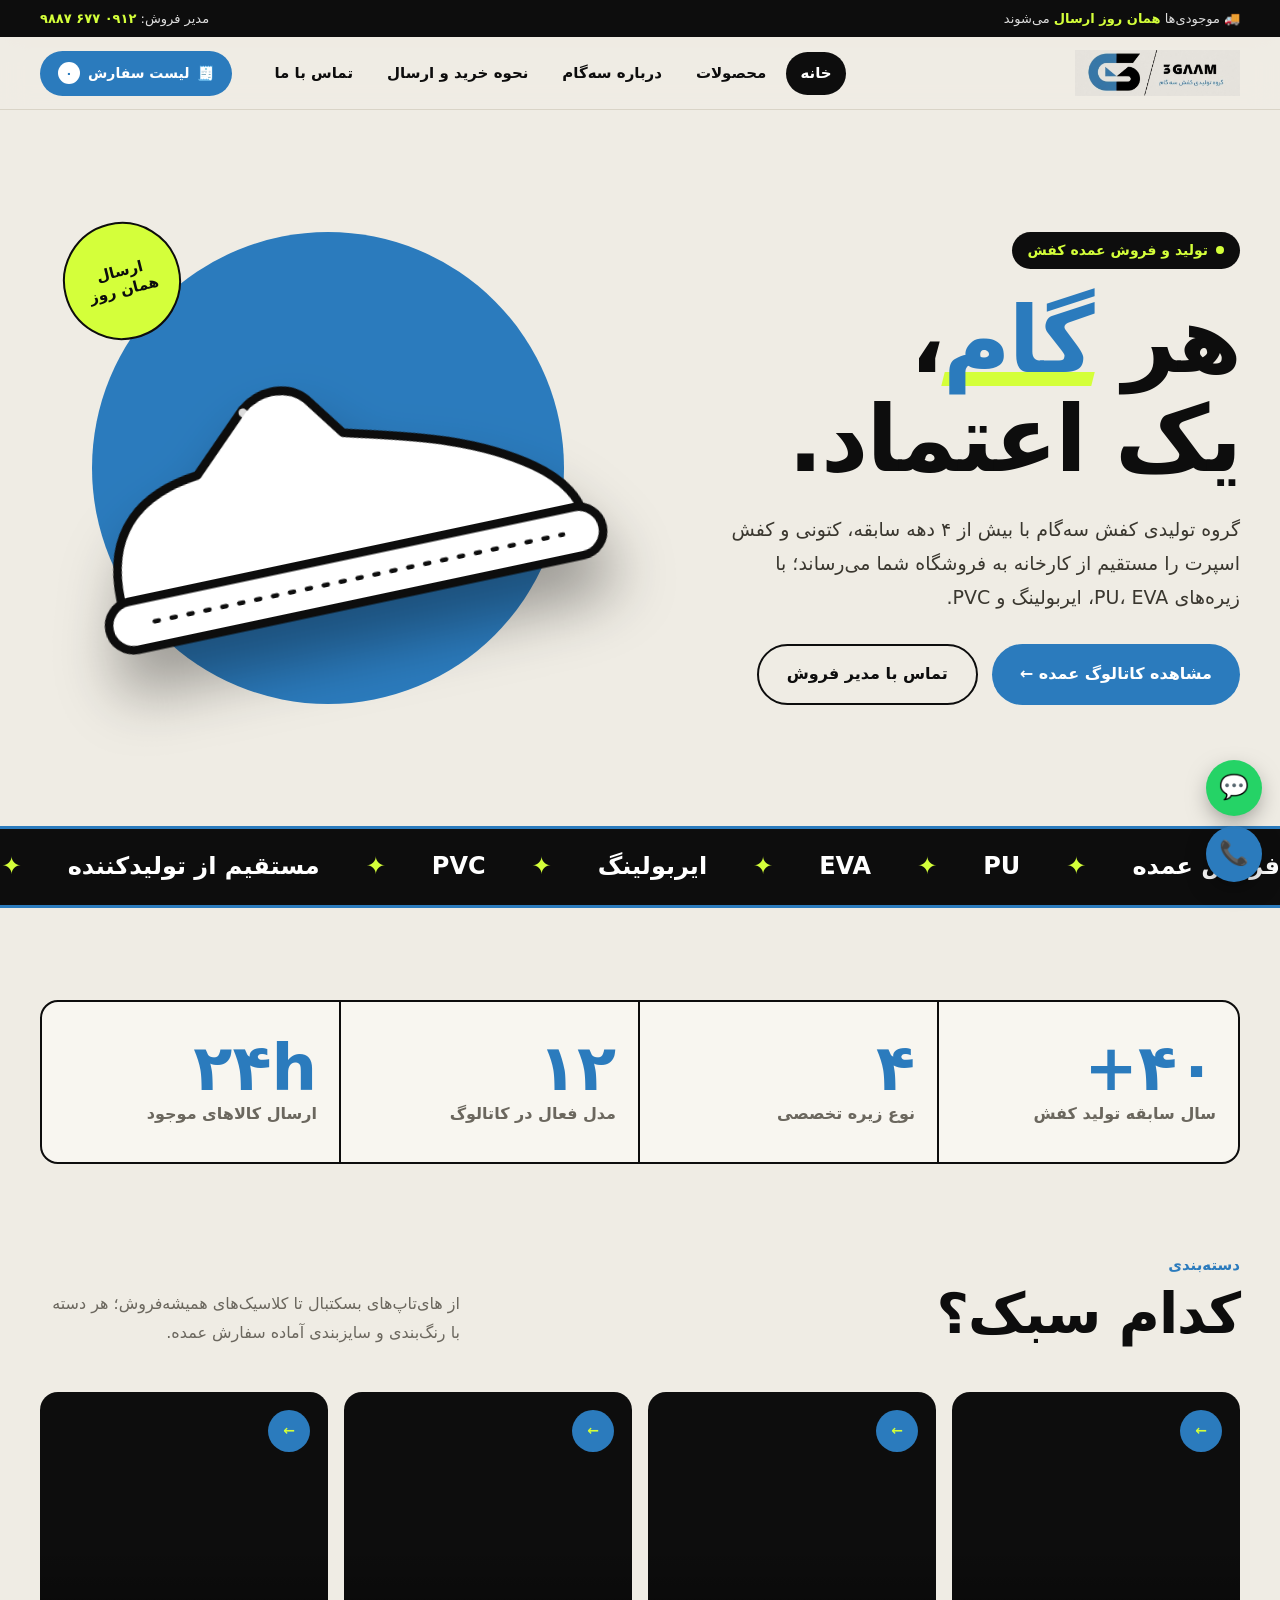
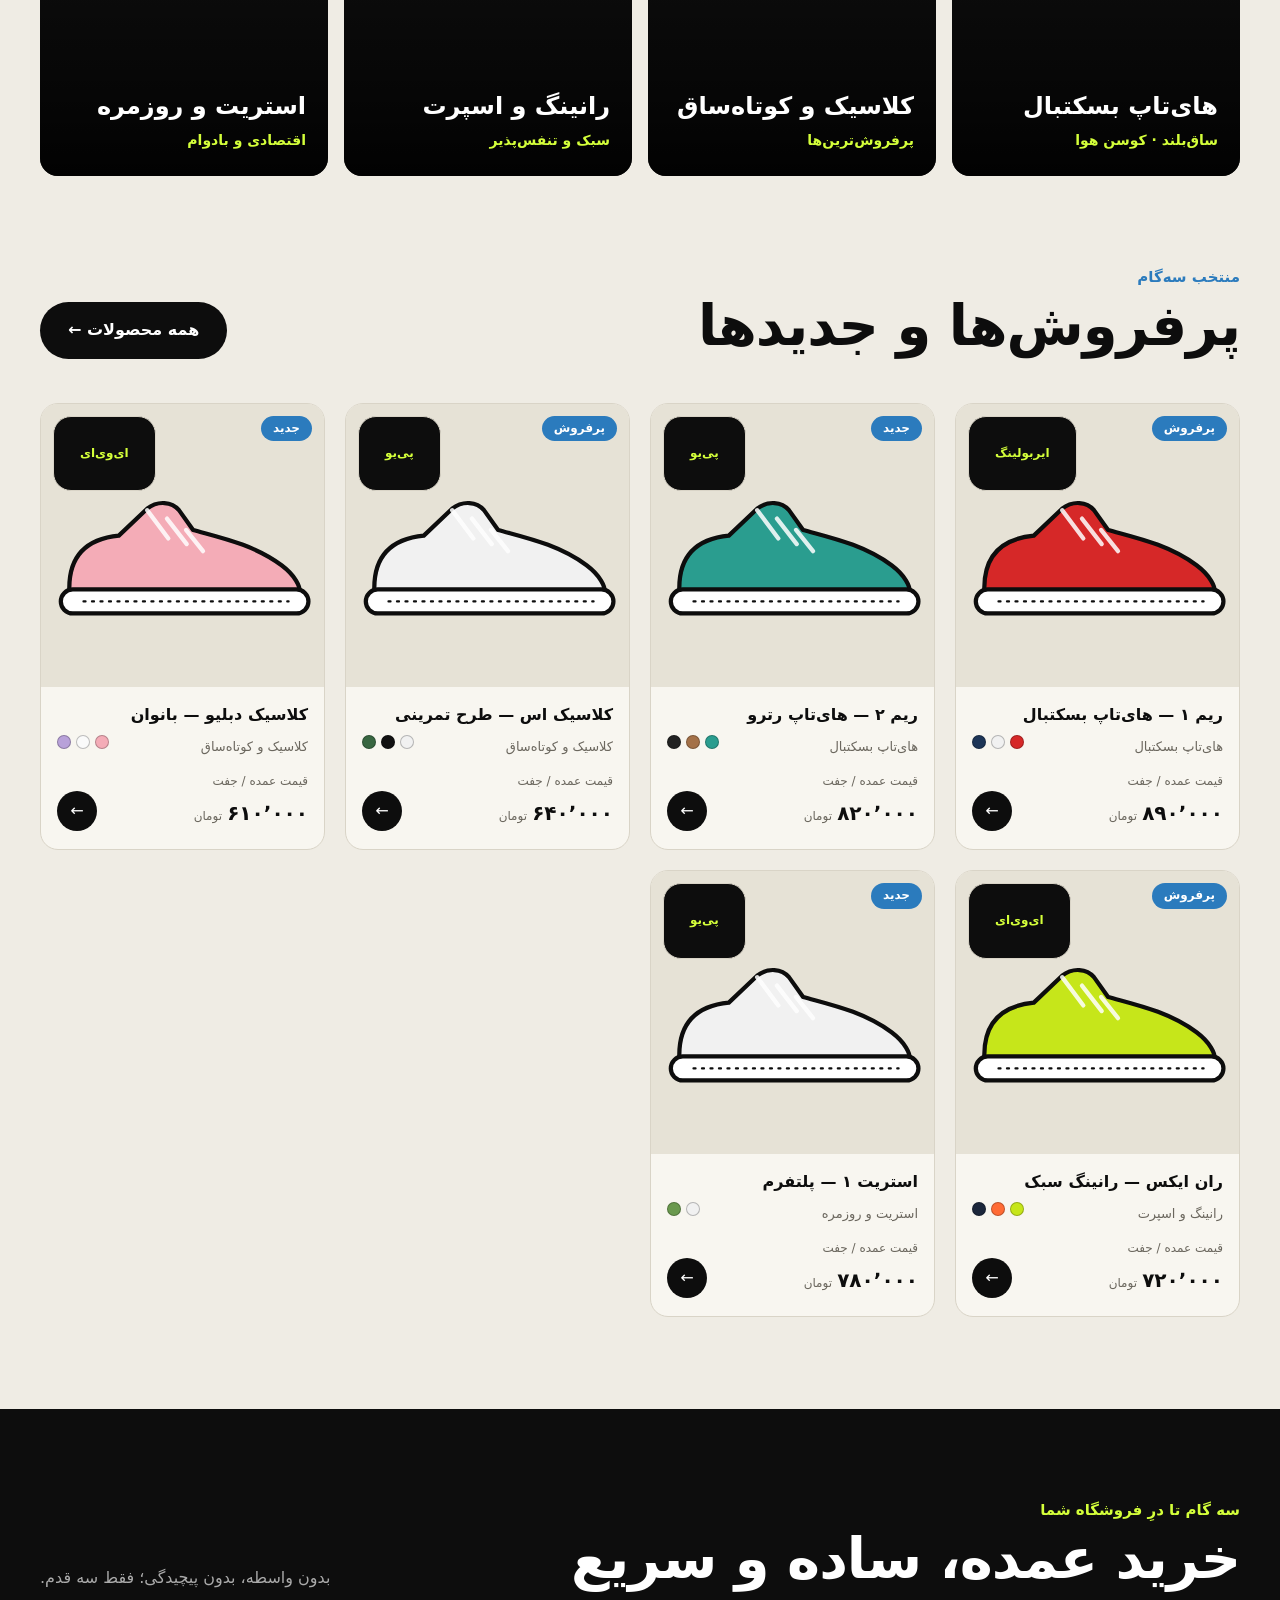
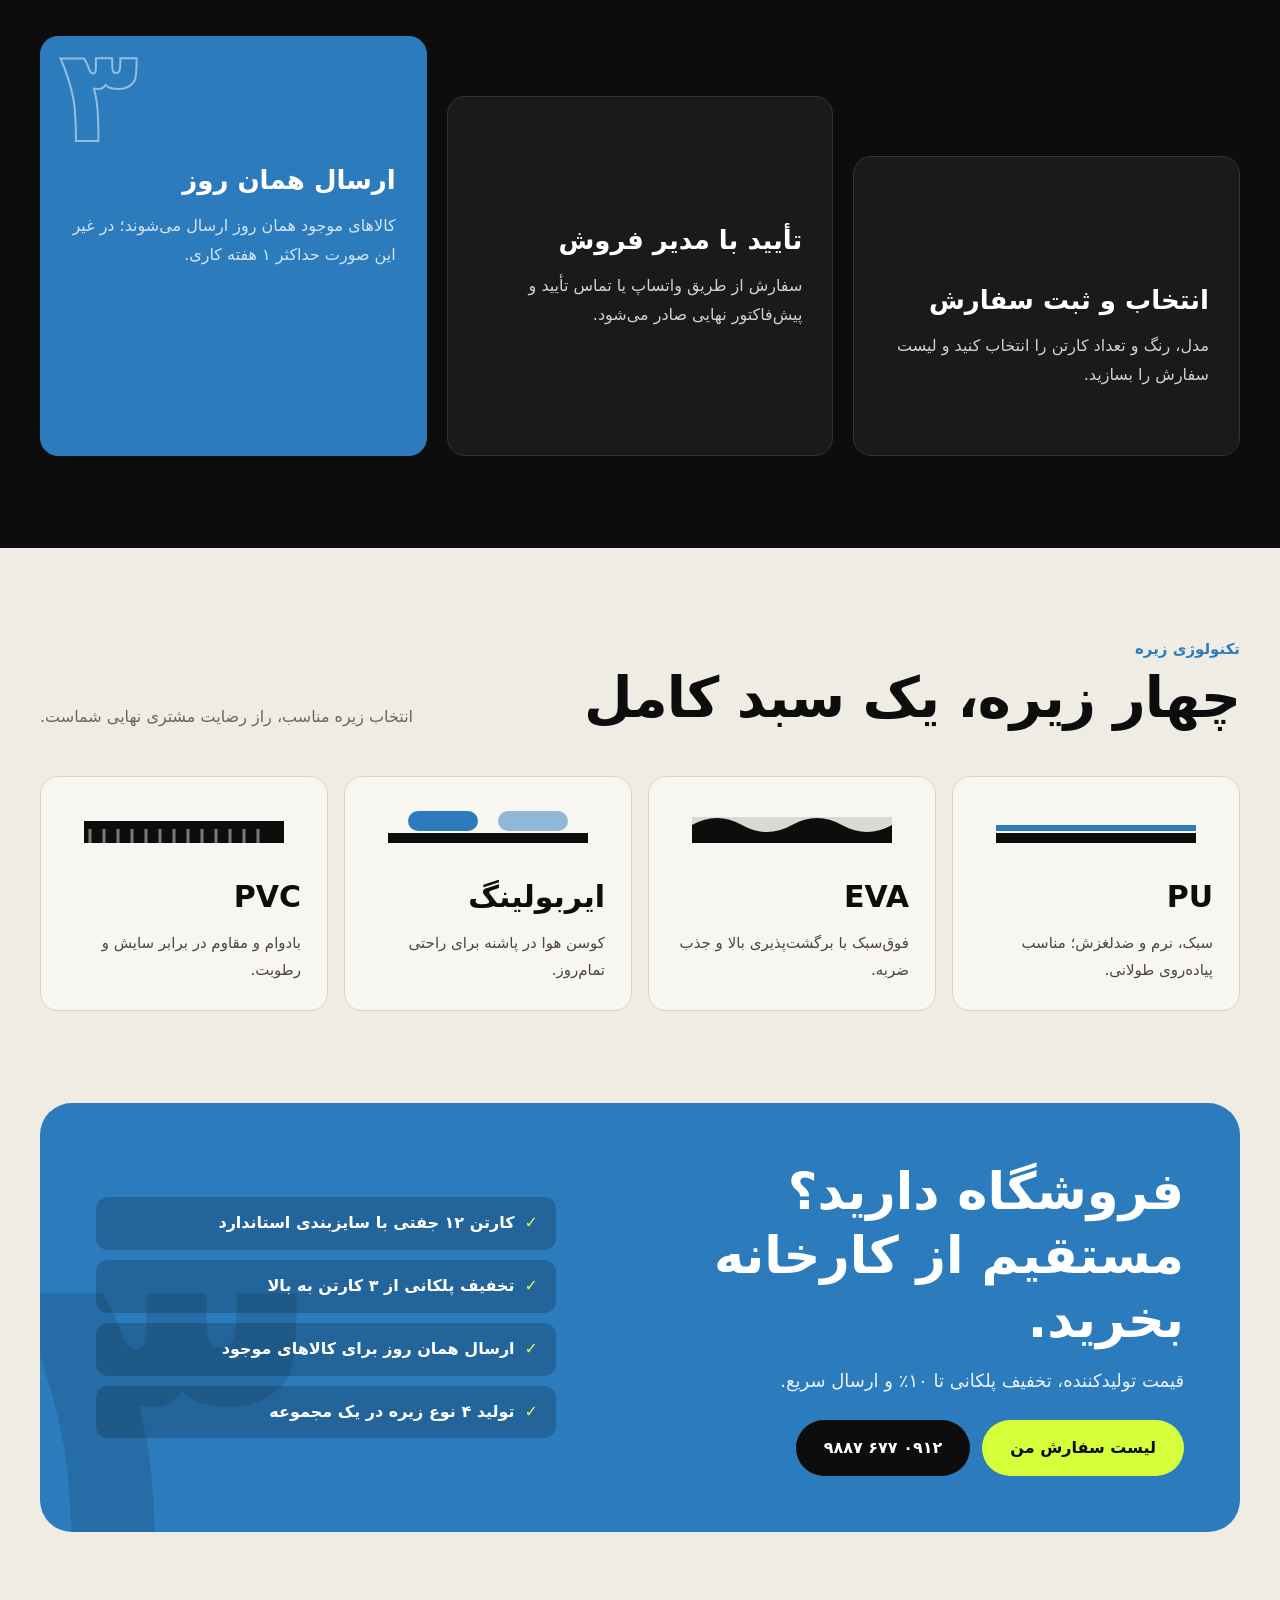
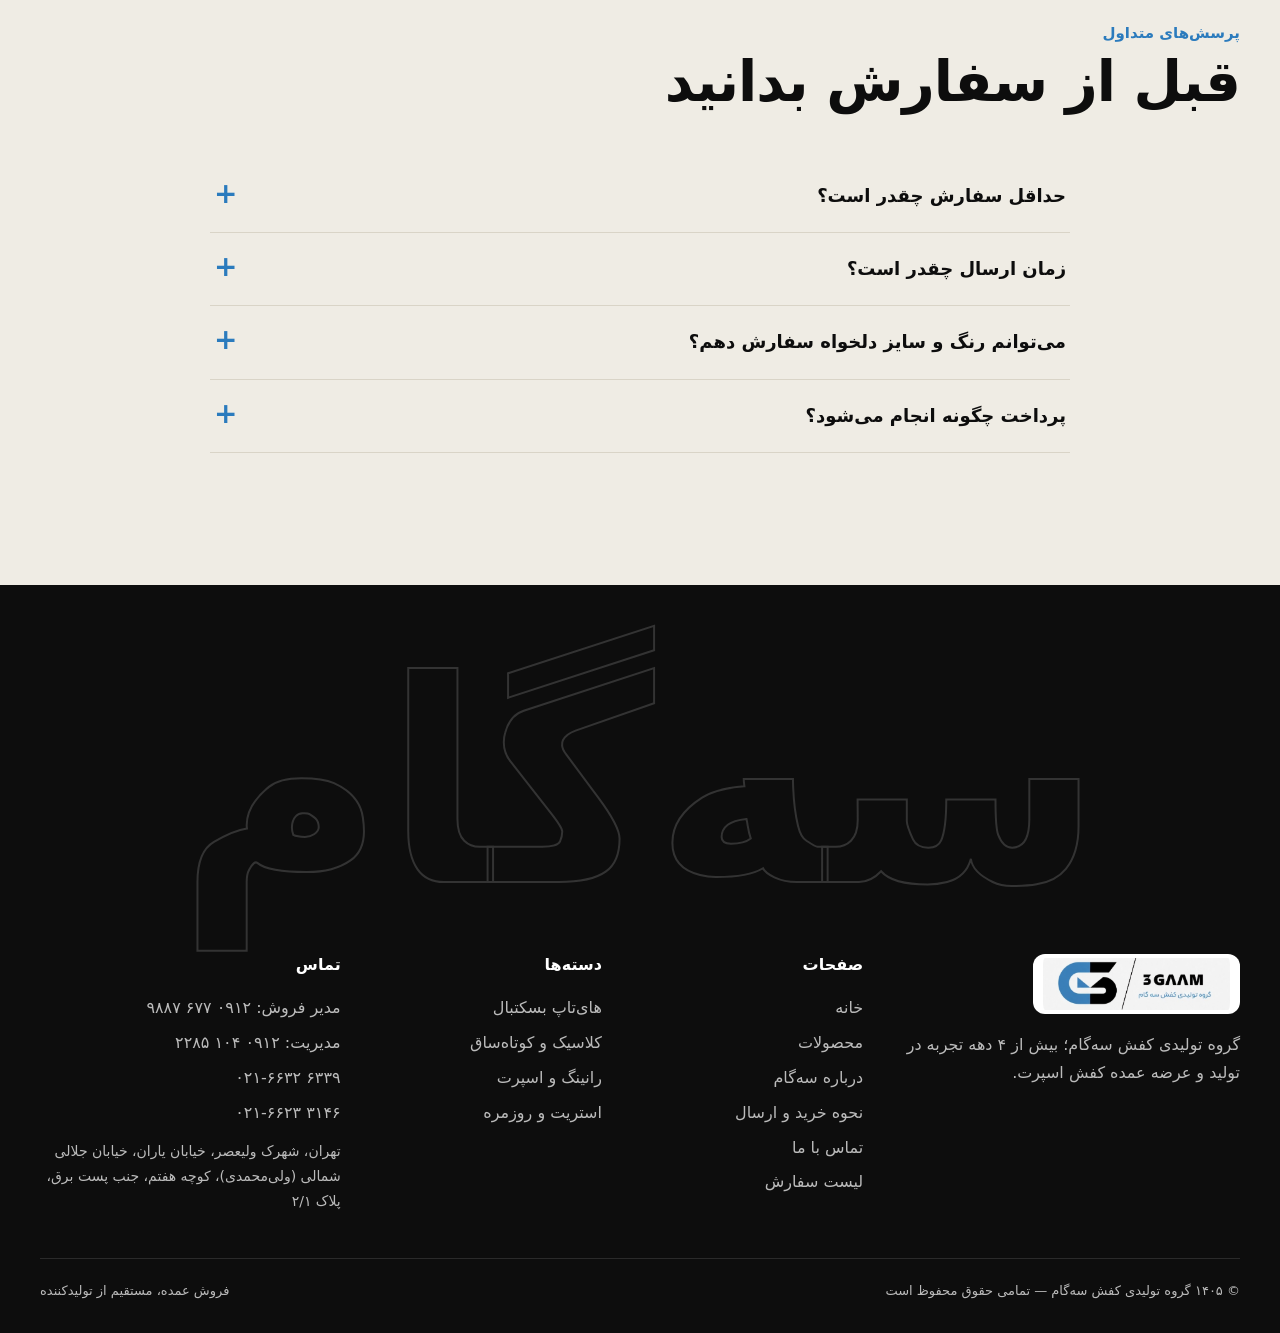
==== segam/index.html @ f20251a8 "Add 3Gaam wholesale shoe e-commerce website Co-Authored-By: Claude Sonnet 5.5 <noreply@anthropic.com" ====
<!doctype html>
<html lang="fa" dir="rtl">
<head>
<meta charset="utf-8">
<meta name="viewport" content="width=device-width,initial-scale=1">
<title>سه‌گام | تولید و فروش عمده کفش اسپرت و کتونی</title>
<meta name="description" content="گروه تولیدی کفش سه‌گام؛ بیش از ۴ دهه تولید کفش با زیره PU، EVA، ایربولینگ و PVC. فروش عمده با ارسال همان روز.">
<meta name="theme-color" content="#0d0d0d">
<link rel="icon" href="images/logo.png">
<link rel="preload" href="fonts/Vazirmatn.woff2" as="font" type="font/woff2" crossorigin>
<link rel="stylesheet" href="css/style.css">
</head>
<body data-page="home">
<div id="site-header"></div>
<main>

<section class="hero"><div class="wrap">
  <div>
    <span class="eyebrow">تولید و فروش عمده کفش</span>
    <h1>هر <em>گام</em>،<br>یک اعتماد.</h1>
    <p class="lead">گروه تولیدی کفش سه‌گام با بیش از ۴ دهه سابقه، کتونی و کفش اسپرت را مستقیم از کارخانه به فروشگاه شما می‌رساند؛ با زیره‌های PU، EVA، ایربولینگ و PVC.</p>
    <div class="cta"><a class="btn btn-acc" href="shop.html">مشاهده کاتالوگ عمده ←</a><a class="btn btn-line" href="contact.html">تماس با مدیر فروش</a></div>
  </div>
  <div class="hero-art">
    <div class="big3" aria-hidden="true">۳</div><div class="disc"></div>
    <img id="heroShoe" class="shoe" src="images/hero.png" alt="کفش سه‌گام">
    <div class="sticker">ارسال<br>همان روز</div>
  </div>
</div>
<div class="marquee" aria-hidden="true"><div class="track">
  <span>فروش عمده</span><span class="o">✦</span><span>PU</span><span class="o">✦</span><span>EVA</span><span class="o">✦</span><span>ایربولینگ</span><span class="o">✦</span><span>PVC</span><span class="o">✦</span><span>مستقیم از تولیدکننده</span><span class="o">✦</span>
  <span>فروش عمده</span><span class="o">✦</span><span>PU</span><span class="o">✦</span><span>EVA</span><span class="o">✦</span><span>ایربولینگ</span><span class="o">✦</span><span>PVC</span><span class="o">✦</span><span>مستقیم از تولیدکننده</span><span class="o">✦</span>
</div></div></section>

<section class="s"><div class="wrap">
  <div class="stats rv"><div><b>۴۰+</b><span>سال سابقه تولید کفش</span></div><div><b>۴</b><span>نوع زیره تخصصی</span></div><div><b>۱۲</b><span>مدل فعال در کاتالوگ</span></div><div><b>۲۴h</b><span>ارسال کالاهای موجود</span></div></div>
</div></section>

<section class="s" style="padding-top:0"><div class="wrap">
  <div class="sh rv"><h2><small>دسته‌بندی</small>کدام سبک؟</h2><p>از های‌تاپ‌های بسکتبال تا کلاسیک‌های همیشه‌فروش؛ هر دسته با رنگ‌بندی و سایزبندی آماده سفارش عمده.</p></div>
  <div class="cats">
    <a class="cat rv" href="shop.html?cat=hightop"><img src="images/cat-hightop.jpg" alt="" onerror="this.remove()"><span class="arrow">←</span><b>های‌تاپ بسکتبال</b><span>ساق‌بلند · کوسن هوا</span></a>
    <a class="cat rv" href="shop.html?cat=lowcut"><img src="images/cat-lowcut.jpg" alt="" onerror="this.remove()"><span class="arrow">←</span><b>کلاسیک و کوتاه‌ساق</b><span>پرفروش‌ترین‌ها</span></a>
    <a class="cat rv" href="shop.html?cat=runner"><img src="images/cat-runner.jpg" alt="" onerror="this.remove()"><span class="arrow">←</span><b>رانینگ و اسپرت</b><span>سبک و تنفس‌پذیر</span></a>
    <a class="cat rv" href="shop.html?cat=street"><img src="images/cat-street.jpg" alt="" onerror="this.remove()"><span class="arrow">←</span><b>استریت و روزمره</b><span>اقتصادی و بادوام</span></a>
  </div>
</div></section>

<section class="s" style="padding-top:0"><div class="wrap">
  <div class="sh rv"><h2><small>منتخب سه‌گام</small>پرفروش‌ها و جدیدها</h2><a class="btn btn-ink" href="shop.html">همه محصولات ←</a></div>
  <div class="grid" id="featured"></div>
</div></section>

<section class="s dark"><div class="wrap">
  <div class="sh rv"><h2><small style="color:var(--lime)">سه گام تا درِ فروشگاه شما</small>خرید عمده، ساده و سریع</h2><p>بدون واسطه، بدون پیچیدگی؛ فقط سه قدم.</p></div>
  <div class="three">
    <div class="step rv"><span class="no">۱</span><h3>انتخاب و ثبت سفارش</h3><p>مدل، رنگ و تعداد کارتن را انتخاب کنید و لیست سفارش را بسازید.</p></div>
    <div class="step rv"><span class="no">۲</span><h3>تأیید با مدیر فروش</h3><p>سفارش از طریق واتساپ یا تماس تأیید و پیش‌فاکتور نهایی صادر می‌شود.</p></div>
    <div class="step rv"><span class="no">۳</span><h3>ارسال همان روز</h3><p>کالاهای موجود همان روز ارسال می‌شوند؛ در غیر این صورت حداکثر ۱ هفته کاری.</p></div>
  </div>
</div></section>

<section class="s"><div class="wrap">
  <div class="sh rv"><h2><small>تکنولوژی زیره</small>چهار زیره، یک سبد کامل</h2><p>انتخاب زیره مناسب، راز رضایت مشتری نهایی شماست.</p></div>
  <div class="soles">
    <a class="sole rv" href="shop.html?sole=PU"><svg viewBox="0 0 200 40"><path d="M0 30h200v10H0z" fill="#0d0d0d"/><path d="M0 22h200v6H0z" fill="#2b7bbd"/></svg><b>PU</b><p>سبک، نرم و ضدلغزش؛ مناسب پیاده‌روی طولانی.</p></a>
    <a class="sole rv" href="shop.html?sole=EVA"><svg viewBox="0 0 200 40"><path d="M0 14h200v26H0z" fill="#0d0d0d" opacity=".12"/><path d="M0 22q25-14 50 0t50 0 50 0 50 0v18H0z" fill="#0d0d0d"/></svg><b>EVA</b><p>فوق‌سبک با برگشت‌پذیری بالا و جذب ضربه.</p></a>
    <a class="sole rv" href="shop.html?sole=AIR"><svg viewBox="0 0 200 40"><path d="M0 30h200v10H0z" fill="#0d0d0d"/><rect x="20" y="8" width="70" height="20" rx="10" fill="#2b7bbd"/><rect x="110" y="8" width="70" height="20" rx="10" fill="#2b7bbd" opacity=".5"/></svg><b>ایربولینگ</b><p>کوسن هوا در پاشنه برای راحتی تمام‌روز.</p></a>
    <a class="sole rv" href="shop.html?sole=PVC"><svg viewBox="0 0 200 40"><path d="M0 18h200v22H0z" fill="#0d0d0d"/><path d="M6 40V26m14 14V26m14 14V26m14 14V26m14 14V26m14 14V26m14 14V26m14 14V26m14 14V26m14 14V26m14 14V26m14 14V26m14 14V26" stroke="#fff" stroke-width="3" opacity=".45"/></svg><b>PVC</b><p>بادوام و مقاوم در برابر سایش و رطوبت.</p></a>
  </div>
</div></section>

<section class="s" style="padding-top:0"><div class="wrap">
  <div class="whole rv"><div><h2>فروشگاه دارید؟<br>مستقیم از کارخانه بخرید.</h2><p style="font-size:18px;opacity:.9;margin-bottom:22px">قیمت تولیدکننده، تخفیف پلکانی تا ۱۰٪ و ارسال سریع.</p>
    <div style="display:flex;gap:12px;flex-wrap:wrap;position:relative;z-index:1"><a class="btn btn-lime" href="cart.html">لیست سفارش من</a><a class="btn btn-ink" href="tel:09126779887">۰۹۱۲ ۶۷۷ ۹۸۸۷</a></div></div>
    <ul><li>کارتن ۱۲ جفتی با سایزبندی استاندارد</li><li>تخفیف پلکانی از ۳ کارتن به بالا</li><li>ارسال همان روز برای کالاهای موجود</li><li>تولید ۴ نوع زیره در یک مجموعه</li></ul></div>
</div></section>

<section class="s" style="padding-top:0"><div class="wrap">
  <div class="sh"><h2><small>پرسش‌های متداول</small>قبل از سفارش بدانید</h2></div>
  <div class="faq">
    <details><summary>حداقل سفارش چقدر است؟</summary><p>حداقل سفارش ۲ کارتن (۲۴ جفت) است. هر کارتن ۱۲ جفت با سایزبندی استاندارد دارد.</p></details>
    <details><summary>زمان ارسال چقدر است؟</summary><p>کلیه محصولات موجود همان روز ارسال می‌شوند و در صورت ناموجود بودن، نهایتاً ۱ هفته کاری زمان لازم است.</p></details>
    <details><summary>می‌توانم رنگ و سایز دلخواه سفارش دهم؟</summary><p>رنگ‌ها در هر مدل قابل انتخاب‌اند. برای سایزبندی خاص با مدیر فروش هماهنگ کنید.</p></details>
    <details><summary>پرداخت چگونه انجام می‌شود؟</summary><p>پس از تأیید پیش‌فاکتور توسط مدیر فروش، شیوه پرداخت اعلام می‌شود.</p></details>
  </div>
</div></section>

</main>
<div id="site-footer"></div>
<script src="js/data.js"></script>
<script src="js/app.js"></script>
</body>
</html>
---- segam/css/style.css ----
@font-face{font-family:"Vazirmatn";src:url("../fonts/Vazirmatn.woff2") format("woff2");font-weight:100 900;font-display:swap}
:root{
  --bone:#efece4; --paper:#f8f6f0; --ink:#0d0d0d; --ink2:#1a1a1a; --mute:#6b675e; --line:#d9d4c7;
  --acc:#2b7bbd; --acc-d:#1f5f94; --lime:#d4ff3a;
  --r:18px; --maxw:1240px;
  --font:"Vazirmatn","Vazir",Tahoma,"Segoe UI",system-ui,sans-serif;
}
*{box-sizing:border-box;margin:0;padding:0}
html{scroll-behavior:smooth;-webkit-text-size-adjust:100%}
body{font-family:var(--font);background:var(--bone);color:var(--ink);line-height:1.8;font-size:16px;overflow-x:hidden}
img{max-width:100%;display:block}
a{color:inherit;text-decoration:none}
button{font:inherit;cursor:pointer;border:0;background:none;color:inherit}
input,select,textarea{font:inherit;color:inherit}
.wrap{max-width:var(--maxw);margin:auto;padding:0 20px}
::selection{background:var(--acc);color:#fff}
:focus-visible{outline:3px solid var(--acc);outline-offset:3px}

/* ---------- top strip & header ---------- */
.strip{background:var(--ink);color:#ddd;font-size:13px}
.strip .wrap{display:flex;justify-content:space-between;gap:16px;padding-top:7px;padding-bottom:7px;flex-wrap:wrap}
.strip b{color:var(--lime);font-weight:600}
.strip a:hover{color:var(--lime)}
header.site{position:sticky;top:0;z-index:50;background:rgba(239,236,228,.88);backdrop-filter:blur(14px);border-bottom:1px solid var(--line)}
header.site .wrap{display:flex;align-items:center;gap:28px;height:72px}
.logo{display:flex;align-items:center;gap:10px;font-weight:900;font-size:26px;letter-spacing:-.5px}
.logo .steps{display:flex;align-items:flex-end;gap:3px;height:26px}
.logo .steps i{display:block;width:8px;background:var(--ink);border-radius:2px;transition:.3s}
.logo .steps i:nth-child(1){height:10px}.logo .steps i:nth-child(2){height:18px}.logo .steps i:nth-child(3){height:26px;background:var(--acc)}
.logo:hover .steps i:nth-child(1){height:20px}.logo:hover .steps i:nth-child(2){height:26px}.logo:hover .steps i:nth-child(3){height:12px}
nav.main{display:flex;gap:6px;margin-inline-start:auto}
nav.main a{padding:8px 14px;border-radius:99px;font-weight:600;font-size:15px;transition:.2s}
nav.main a:hover{background:var(--ink);color:#fff}
nav.main a.on{background:var(--ink);color:#fff}
.hbtns{display:flex;gap:10px;align-items:center}
.cartbtn{position:relative;display:flex;align-items:center;gap:8px;background:var(--acc);color:#fff;padding:10px 18px;border-radius:99px;font-weight:700;font-size:14px;transition:.2s}
.cartbtn:hover{background:var(--acc-d);transform:translateY(-1px)}
.cartbtn .n{background:#fff;color:var(--acc);min-width:22px;height:22px;border-radius:99px;display:grid;place-items:center;font-size:12px;font-weight:900;padding:0 5px}
.burger{display:none;width:44px;height:44px;border-radius:50%;background:var(--ink);color:#fff;font-size:20px}
@media(max-width:900px){
  nav.main{position:fixed;inset:72px 0 auto 0;flex-direction:column;background:var(--bone);padding:16px 20px 24px;border-bottom:1px solid var(--line);transform:translateY(-130%);visibility:hidden;transition:.35s,visibility 0s .35s;gap:2px}
  nav.main.open{transform:none;visibility:visible;transition:.35s}
  nav.main a{font-size:18px;padding:12px 14px}
  .burger{display:block}
  .hbtns{margin-inline-start:auto}
  header.site .wrap{gap:12px}
  .cartbtn span.t{display:none}
}

/* ---------- buttons ---------- */
.btn{display:inline-flex;align-items:center;justify-content:center;gap:10px;padding:14px 28px;border-radius:99px;font-weight:700;font-size:16px;transition:.25s;white-space:nowrap}
.btn-acc{background:var(--acc);color:#fff}.btn-acc:hover{background:var(--acc-d);transform:translateY(-2px);box-shadow:0 10px 24px -8px rgba(43,123,189,.6)}
.btn-ink{background:var(--ink);color:#fff}.btn-ink:hover{background:#333;transform:translateY(-2px)}
.btn-line{border:2px solid var(--ink)}.btn-line:hover{background:var(--ink);color:#fff}
.btn-lime{background:var(--lime);color:var(--ink)}.btn-lime:hover{transform:translateY(-2px);box-shadow:0 10px 24px -8px rgba(212,255,58,.6)}
.btn-sm{padding:9px 18px;font-size:14px}

/* ---------- hero ---------- */
.hero{position:relative;padding:48px 0 0;overflow:hidden}
.hero .wrap{display:grid;grid-template-columns:1.05fr 1fr;gap:20px;align-items:center;min-height:620px}
.eyebrow{display:inline-flex;align-items:center;gap:8px;font-weight:700;font-size:14px;background:var(--ink);color:var(--lime);padding:6px 16px;border-radius:99px}
.eyebrow::before{content:"";width:8px;height:8px;border-radius:50%;background:var(--lime);animation:pulse 1.6s infinite}
@keyframes pulse{50%{opacity:.25;transform:scale(1.5)}}
.hero h1{font-size:clamp(46px,7.2vw,104px);line-height:1.08;font-weight:900;margin:22px 0;letter-spacing:-2px}
.hero h1 em{font-style:normal;color:var(--acc);position:relative;display:inline-block}
.hero h1 em::after{content:"";position:absolute;inset:auto 0 4px 0;height:14px;background:var(--lime);z-index:-1;transform:skewX(-14deg)}
.hero p.lead{font-size:19px;color:#3a372f;max-width:520px;margin-bottom:30px}
.hero .cta{display:flex;gap:14px;flex-wrap:wrap}
.hero-art{position:relative;height:560px}
.hero-art .big3{position:absolute;inset:0;display:grid;place-items:center;font-size:clamp(300px,36vw,520px);font-weight:900;color:transparent;-webkit-text-stroke:2px var(--ink);opacity:.14;line-height:1;user-select:none}
.hero-art .disc{position:absolute;width:82%;aspect-ratio:1;border-radius:50%;background:var(--acc);inset:50% auto auto 50%;transform:translate(-50%,-50%)}
.hero-art .shoe{position:absolute;inset:50% auto auto 50%;width:118%;transform:translate(-50%,-50%) rotate(-12deg);filter:drop-shadow(0 40px 30px rgba(0,0,0,.35));animation:float 5s ease-in-out infinite}
@keyframes float{50%{transform:translate(-50%,-54%) rotate(-9deg)}}
.hero-art .sticker{position:absolute;background:var(--lime);border:2px solid var(--ink);border-radius:50%;width:118px;height:118px;display:grid;place-items:center;text-align:center;font-weight:900;line-height:1.25;font-size:15px;inset:6% auto auto 4%;transform:rotate(-14deg);animation:spin 14s linear infinite}
@keyframes spin{to{transform:rotate(346deg)}}
@media(max-width:900px){.hero .wrap{grid-template-columns:1fr;min-height:0}.hero-art{height:380px;order:-1}.hero-art .shoe{width:105%}}

/* ---------- marquee ---------- */
.marquee{background:var(--ink);color:#fff;overflow:hidden;white-space:nowrap;padding:16px 0;margin-top:48px;border-block:3px solid var(--acc)}
.marquee .track{display:inline-flex;gap:46px;animation:mq 28s linear infinite;font-weight:800;font-size:24px}
.marquee span.o{color:var(--lime)}
@keyframes mq{to{transform:translateX(50%)}}

/* ---------- sections ---------- */
section.s{padding:92px 0}
.sh{display:flex;justify-content:space-between;align-items:end;gap:20px;margin-bottom:44px;flex-wrap:wrap}
.sh h2{font-size:clamp(32px,4.4vw,56px);font-weight:900;line-height:1.2;letter-spacing:-1px}
.sh h2 small{display:block;font-size:15px;font-weight:700;color:var(--acc);letter-spacing:0;margin-bottom:6px}
.sh p{max-width:420px;color:var(--mute)}

/* stats */
.stats{display:grid;grid-template-columns:repeat(4,1fr);border:2px solid var(--ink);border-radius:var(--r);overflow:hidden;background:var(--paper)}
.stats div{padding:34px 22px;border-inline-start:2px solid var(--ink)}
.stats div:first-child{border:0}
.stats b{display:block;font-size:clamp(38px,5vw,64px);font-weight:900;line-height:1;color:var(--acc)}
.stats span{font-weight:600;color:var(--mute)}
@media(max-width:760px){.stats{grid-template-columns:1fr 1fr}.stats div:nth-child(3){border-inline-start:0}.stats div:nth-child(n+3){border-top:2px solid var(--ink)}}

/* categories */
.cats{display:grid;grid-template-columns:repeat(4,1fr);gap:16px}
.cat{position:relative;aspect-ratio:3/4;border-radius:var(--r);overflow:hidden;background:var(--ink);color:#fff;display:flex;flex-direction:column;justify-content:flex-end;padding:22px;isolation:isolate;transition:.35s}
.cat:hover{transform:translateY(-8px) rotate(-1deg)}
.cat img{position:absolute;inset:0;width:100%;height:100%;object-fit:cover;z-index:-1;opacity:.7;transition:.5s}
.cat:hover img{transform:scale(1.08);opacity:.95}
.cat::after{content:"";position:absolute;inset:0;background:linear-gradient(to top,rgba(0,0,0,.85),transparent 60%);z-index:-1}
.cat b{font-size:24px;font-weight:900}.cat span{color:var(--lime);font-size:14px;font-weight:600}
.cat .arrow{position:absolute;top:18px;inset-inline-start:18px;width:42px;height:42px;border-radius:50%;background:var(--acc);display:grid;place-items:center;transition:.3s}
.cat:hover .arrow{transform:rotate(-45deg);background:var(--lime);color:#000}
@media(max-width:900px){.cats{grid-template-columns:1fr 1fr}}

/* product card */
.grid{display:grid;grid-template-columns:repeat(4,1fr);gap:20px}
@media(max-width:1100px){.grid{grid-template-columns:repeat(3,1fr)}}
@media(max-width:760px){.grid{grid-template-columns:repeat(2,1fr);gap:12px}}
.card{background:var(--paper);border:1.5px solid var(--line);border-radius:var(--r);overflow:hidden;display:flex;flex-direction:column;transition:.3s;position:relative}
.card:hover{border-color:var(--ink);transform:translateY(-6px);box-shadow:8px 8px 0 var(--ink)}
.card .ph{position:relative;aspect-ratio:1;background:#e8e4d8;overflow:hidden}
.card .ph img{position:absolute;inset:0;width:100%;height:100%;object-fit:cover;transition:.5s}
.card .ph img.b{opacity:0}
.card:hover .ph img.b{opacity:1}.card:hover .ph img.a{transform:scale(1.06)}
.tag{position:absolute;top:12px;inset-inline-start:12px;background:var(--acc);color:#fff;font-size:12px;font-weight:800;padding:2px 12px;border-radius:99px;z-index:2}
.tag.sole{background:var(--ink);color:var(--lime);inset-inline-start:auto;inset-inline-end:12px}
.card .bd{padding:16px 16px 18px;display:flex;flex-direction:column;gap:8px;flex:1}
.card h3{font-size:16px;font-weight:800;line-height:1.5}
.card .meta{font-size:13px;color:var(--mute);display:flex;justify-content:space-between}
.dots{display:flex;gap:5px}.dots i{width:14px;height:14px;border-radius:50%;border:1.5px solid rgba(0,0,0,.25)}
.card .pr{margin-top:auto;display:flex;justify-content:space-between;align-items:end}
.card .pr b{font-size:20px;font-weight:900}.card .pr small{color:var(--mute);font-size:12px}
.card .go{width:40px;height:40px;border-radius:50%;background:var(--ink);color:#fff;display:grid;place-items:center;transition:.25s}
.card:hover .go{background:var(--acc);transform:rotate(-45deg)}

/* steps */
.dark{background:var(--ink);color:#fff}
.dark .sh p{color:#aaa}
.three{display:grid;grid-template-columns:repeat(3,1fr);gap:20px;align-items:end}
.step{border:1.5px solid #333;border-radius:var(--r);padding:30px;position:relative;overflow:hidden;transition:.3s;background:var(--ink2)}
.step:nth-child(1){min-height:300px}.step:nth-child(2){min-height:360px}.step:nth-child(3){min-height:420px;background:var(--acc);border-color:var(--acc)}
.step:hover{transform:translateY(-8px)}
.step .no{font-size:130px;font-weight:900;line-height:1;color:transparent;-webkit-text-stroke:2px currentColor;opacity:.5;position:absolute;inset:-6px auto auto 18px}
.step:nth-child(3) .no{-webkit-text-stroke-color:#fff}
.step h3{font-size:26px;font-weight:900;margin-top:90px;margin-bottom:8px}
.step p{opacity:.8}
@media(max-width:900px){.three{grid-template-columns:1fr}.step{min-height:0!important}}

/* soles */
.soles{display:grid;grid-template-columns:repeat(4,1fr);gap:16px}
.sole{background:var(--paper);border:1.5px solid var(--line);border-radius:var(--r);padding:26px;transition:.3s}
.sole:hover{background:var(--lime);border-color:var(--ink);transform:translateY(-4px)}
.sole b{display:block;font-size:30px;font-weight:900;margin-bottom:6px}
.sole p{color:#4a463d;font-size:15px}
.sole svg{width:100%;height:40px;margin-bottom:18px}
@media(max-width:900px){.soles{grid-template-columns:1fr 1fr}}

/* wholesale banner */
.whole{background:var(--acc);color:#fff;border-radius:32px;padding:56px;display:grid;grid-template-columns:1.3fr 1fr;gap:30px;align-items:center;position:relative;overflow:hidden}
.whole::after{content:"۳";position:absolute;inset-inline-end:-30px;bottom:-140px;font-size:480px;font-weight:900;line-height:1;color:rgba(0,0,0,.12)}
.whole h2{font-size:clamp(30px,4vw,52px);font-weight:900;line-height:1.25;margin-bottom:14px}
.whole ul{list-style:none;display:grid;gap:10px;position:relative;z-index:1}
.whole li{background:rgba(0,0,0,.18);padding:12px 18px;border-radius:12px;font-weight:700;display:flex;gap:10px;align-items:center}
.whole li::before{content:"✓";color:var(--lime);font-weight:900}
@media(max-width:800px){.whole{grid-template-columns:1fr;padding:32px 24px}}

/* faq */
.faq{max-width:860px;margin:auto}
.faq details{border-bottom:1.5px solid var(--line);padding:20px 4px}
.faq summary{list-style:none;cursor:pointer;font-weight:800;font-size:18px;display:flex;justify-content:space-between;gap:16px}
.faq summary::after{content:"+";font-size:28px;line-height:1;color:var(--acc);transition:.3s}
.faq details[open] summary::after{transform:rotate(45deg)}
.faq p{margin-top:12px;color:#4a463d}

/* ---------- page head ---------- */
.phead{padding:60px 0 28px}
.phead h1{font-size:clamp(40px,6vw,84px);font-weight:900;line-height:1.1;letter-spacing:-1.5px}
.phead h1 em{font-style:normal;color:var(--acc)}
.phead p{color:var(--mute);max-width:620px;margin-top:12px;font-size:18px}
.crumb{font-size:14px;color:var(--mute);margin-bottom:12px}.crumb a:hover{color:var(--acc)}

/* ---------- shop ---------- */
.toolbar{display:flex;gap:12px;flex-wrap:wrap;align-items:center;margin-bottom:18px}
.search{flex:1;min-width:220px;position:relative}
.search input{width:100%;padding:14px 48px 14px 18px;border-radius:99px;border:2px solid var(--ink);background:var(--paper)}
.search::before{content:"⌕";position:absolute;inset-inline-end:18px;top:50%;transform:translateY(-52%);font-size:24px}
select.sel{padding:13px 18px;border-radius:99px;border:2px solid var(--ink);background:var(--paper);font-weight:600}
.chips{display:flex;gap:8px;flex-wrap:wrap;margin-bottom:12px;align-items:center}
.chips b{font-size:14px;color:var(--mute);margin-inline-end:4px}
.chip{padding:7px 16px;border-radius:99px;border:1.5px solid var(--ink);font-weight:600;font-size:14px;transition:.2s;background:transparent}
.chip:hover{background:var(--lime)}.chip.on{background:var(--ink);color:#fff}
.count{color:var(--mute);margin:18px 0 22px;font-weight:600}
.empty{text-align:center;padding:80px 20px;color:var(--mute);font-size:20px;grid-column:1/-1}

/* ---------- product page ---------- */
.pd{display:grid;grid-template-columns:1.1fr 1fr;gap:48px;padding:24px 0 80px}
@media(max-width:900px){.pd{grid-template-columns:1fr;gap:24px}}
.gal .main{aspect-ratio:1;border-radius:24px;overflow:hidden;background:#e0dccf;border:2px solid var(--ink);position:relative}
.gal .main img{width:100%;height:100%;object-fit:cover;transition:.4s}
.gal .main:hover img{transform:scale(1.07)}
.gal .th{display:flex;gap:12px;margin-top:12px}
.gal .th button{width:90px;aspect-ratio:1;border-radius:14px;overflow:hidden;border:2px solid transparent;opacity:.6;transition:.2s;background:#ddd}
.gal .th button.on,.gal .th button:hover{border-color:var(--acc);opacity:1}
.gal .th img{width:100%;height:100%;object-fit:cover}
.pinfo h1{font-size:clamp(30px,4vw,48px);font-weight:900;line-height:1.25;margin:8px 0 14px}
.pinfo .desc{color:#47433a;margin-bottom:22px}
.price-box{background:var(--ink);color:#fff;border-radius:var(--r);padding:22px 26px;margin-bottom:22px}
.price-box .big{font-size:40px;font-weight:900;color:var(--lime);line-height:1.2}
.price-box small{color:#aaa}
.opt{margin-bottom:22px}.opt h4{font-weight:800;margin-bottom:10px}
.swatches{display:flex;gap:10px;flex-wrap:wrap}
.sw{display:flex;align-items:center;gap:8px;padding:6px 14px 6px 8px;border:2px solid var(--line);border-radius:99px;font-weight:600;font-size:14px;transition:.2s;background:var(--paper)}
.sw i{width:22px;height:22px;border-radius:50%;border:1.5px solid rgba(0,0,0,.3)}
.sw.on{border-color:var(--ink);background:var(--lime)}
.qty{display:inline-flex;align-items:center;border:2px solid var(--ink);border-radius:99px;overflow:hidden;background:var(--paper)}
.qty button{width:46px;height:46px;font-size:22px;font-weight:700;transition:.2s}.qty button:hover{background:var(--ink);color:#fff}
.qty input{width:56px;text-align:center;border:0;background:none;font-weight:800;font-size:18px}
.sizes{display:flex;gap:6px;flex-wrap:wrap}
.sizes div{border:1.5px solid var(--ink);border-radius:12px;padding:6px 14px;text-align:center;line-height:1.4;background:var(--paper)}
.sizes div b{display:block;font-size:18px}.sizes div span{font-size:12px;color:var(--mute)}
.tiers{display:flex;gap:8px;flex-wrap:wrap;margin-top:12px}
.tiers span{font-size:13px;padding:4px 12px;border-radius:99px;background:rgba(255,255,255,.12)}
.spec{width:100%;border-collapse:collapse;margin-top:8px}
.spec td{padding:12px 0;border-bottom:1px solid var(--line)}.spec td:first-child{color:var(--mute);width:38%}.spec td:last-child{font-weight:700}
.sticky-buy{display:flex;gap:12px;flex-wrap:wrap;align-items:center}

/* ---------- cart ---------- */
.cartgrid{display:grid;grid-template-columns:1.6fr 1fr;gap:28px;padding-bottom:80px}
@media(max-width:960px){.cartgrid{grid-template-columns:1fr}}
.citem{display:grid;grid-template-columns:96px 1fr auto;gap:16px;align-items:center;background:var(--paper);border:1.5px solid var(--line);border-radius:var(--r);padding:12px;margin-bottom:12px}
.citem img{width:96px;height:96px;object-fit:cover;border-radius:12px}
.citem h4{font-weight:800}.citem small{color:var(--mute);display:block}
.citem .rm{color:var(--acc);font-weight:700;font-size:13px;margin-top:6px}
.citem .qty button{width:38px;height:38px}.citem .qty input{width:44px}
@media(max-width:560px){.citem{grid-template-columns:70px 1fr}.citem img{width:70px;height:70px}.citem .side{grid-column:1/-1}}
.sum{background:var(--ink);color:#fff;border-radius:24px;padding:28px;position:sticky;top:96px;height:max-content}
.sum h3{font-size:22px;font-weight:900;margin-bottom:16px}
.sum .row{display:flex;justify-content:space-between;padding:10px 0;border-bottom:1px dashed #444}
.sum .row.t{border:0;font-size:22px;font-weight:900;color:var(--lime);padding-top:16px}
.sum .row.off{color:var(--lime)}
.sum label{display:block;margin-top:14px;font-size:14px;color:#bbb}
.sum input,.sum textarea{width:100%;margin-top:4px;padding:12px 14px;border-radius:12px;border:0;background:#262626;color:#fff}
.sum .btn{width:100%;margin-top:12px}
.warn{background:#fff3cd;color:#664d03;padding:12px 16px;border-radius:12px;font-size:14px;font-weight:600;margin-bottom:14px}
.emptycart{text-align:center;padding:90px 20px}.emptycart b{display:block;font-size:34px;margin-bottom:14px}

/* ---------- about/contact/shipping ---------- */
.two{display:grid;grid-template-columns:1fr 1fr;gap:48px;align-items:center}
@media(max-width:900px){.two{grid-template-columns:1fr;gap:28px}}
.prose p{margin-bottom:16px;font-size:18px;color:#34312a}
.imgbox{border-radius:28px;overflow:hidden;border:2px solid var(--ink);aspect-ratio:4/5;background:#ddd;position:relative}
.imgbox img{width:100%;height:100%;object-fit:cover}
.values{display:grid;grid-template-columns:repeat(3,1fr);gap:16px}
@media(max-width:800px){.values{grid-template-columns:1fr}}
.val{background:var(--paper);border:1.5px solid var(--line);border-radius:var(--r);padding:28px}
.val b{font-size:44px;font-weight:900;color:var(--acc);display:block;line-height:1}
.val h3{margin:10px 0 6px;font-weight:900}
.cgrid{display:grid;grid-template-columns:repeat(2,1fr);gap:16px}
@media(max-width:760px){.cgrid{grid-template-columns:1fr}}
.ccard{display:block;background:var(--paper);border:2px solid var(--ink);border-radius:var(--r);padding:28px;transition:.3s}
.ccard:hover{background:var(--acc);color:#fff;transform:translateY(-4px) rotate(-.5deg);box-shadow:8px 8px 0 var(--ink)}
.ccard small{display:block;color:var(--mute);font-weight:700}.ccard:hover small{color:#ffe}
.ccard b{display:block;font-size:30px;font-weight:900;direction:ltr;text-align:right;letter-spacing:1px;margin-top:4px}
.addr{background:var(--ink);color:#fff;border-radius:28px;padding:40px;display:grid;grid-template-columns:1.4fr 1fr;gap:30px;align-items:center}
@media(max-width:800px){.addr{grid-template-columns:1fr;padding:26px}}
.addr h3{font-size:30px;font-weight:900;margin-bottom:10px}
.addr p{font-size:18px;color:#ddd;margin-bottom:18px}
.mapart{aspect-ratio:1.3;border-radius:20px;background:
  linear-gradient(90deg,transparent 48%,#333 48%,#333 52%,transparent 52%),
  linear-gradient(0deg,transparent 30%,#333 30%,#333 33%,transparent 33%),
  linear-gradient(0deg,transparent 68%,#2c2c2c 68%,#2c2c2c 72%,transparent 72%),
  linear-gradient(90deg,transparent 20%,#2c2c2c 20%,#2c2c2c 22%,transparent 22%),#1d1d1d;position:relative;border:1.5px solid #333}
.mapart::after{content:"";position:absolute;inset:44% auto auto 48%;width:22px;height:22px;border-radius:50% 50% 50% 0;background:var(--acc);transform:rotate(-45deg);box-shadow:0 0 0 10px rgba(43,123,189,.25);animation:pulse 2s infinite}
.form{display:grid;gap:14px;background:var(--paper);border:2px solid var(--ink);border-radius:24px;padding:28px}
.form input,.form textarea{width:100%;padding:14px 16px;border-radius:12px;border:1.5px solid var(--line);background:#fff}
.form input:focus,.form textarea:focus{border-color:var(--ink);outline:0}
.tl{display:grid;gap:0;max-width:760px;margin:auto}
.tl div{display:grid;grid-template-columns:70px 1fr;gap:18px;padding:22px 0;border-bottom:1.5px solid var(--line)}
.tl b{font-size:56px;font-weight:900;line-height:1;color:var(--acc)}
.tl h3{font-weight:900;font-size:22px}.tl p{color:#4a463d}

/* ---------- footer ---------- */
footer.site{background:var(--ink);color:#bbb;padding:80px 0 30px;margin-top:40px;position:relative;overflow:hidden}
footer .huge{font-size:clamp(100px,22vw,320px);font-weight:900;line-height:.85;color:transparent;-webkit-text-stroke:2px #333;text-align:center;margin-bottom:46px;user-select:none}
footer .cols{display:grid;grid-template-columns:1.5fr 1fr 1fr 1.3fr;gap:30px}
@media(max-width:860px){footer .cols{grid-template-columns:1fr 1fr}}
footer h4{color:#fff;font-weight:800;margin-bottom:12px}
footer a{display:block;padding:3px 0}footer a:hover{color:var(--lime)}
footer .ltr{direction:ltr;text-align:right}
footer .copy{border-top:1px solid #2a2a2a;margin-top:44px;padding-top:20px;font-size:13px;display:flex;justify-content:space-between;gap:10px;flex-wrap:wrap}

/* floating call */
.fab{position:fixed;inset-inline-start:18px;bottom:18px;z-index:60;display:flex;flex-direction:column;gap:10px}
.fab a{width:56px;height:56px;border-radius:50%;display:grid;place-items:center;font-size:24px;color:#fff;box-shadow:0 8px 24px -6px rgba(0,0,0,.5);transition:.25s}
.fab a:hover{transform:scale(1.12)}
.fab .wa{background:#25d366}.fab .ph{background:var(--acc)}

/* toast */
.toast{position:fixed;inset:auto 50% 28px auto;transform:translate(50%,140%);background:var(--ink);color:#fff;padding:14px 26px;border-radius:99px;font-weight:700;z-index:99;transition:.4s;border:2px solid var(--lime)}
.toast.show{transform:translate(50%,0)}

/* reveal */
.rv{opacity:0;transform:translateY(32px);transition:opacity .8s,transform .8s cubic-bezier(.2,.8,.2,1)}
.rv.in{opacity:1;transform:none}
@media(prefers-reduced-motion:reduce){*{animation:none!important;transition:none!important}.rv{opacity:1;transform:none}}
@media print{.strip,header.site,footer.site,.fab,.sum .btn,.rm,.qty button{display:none!important}body{background:#fff}}

/* logo image */
.logo img{height:46px;width:auto;mix-blend-mode:multiply}
.logo.f img{height:60px;mix-blend-mode:normal;background:#fff;border-radius:12px;padding:4px 10px}
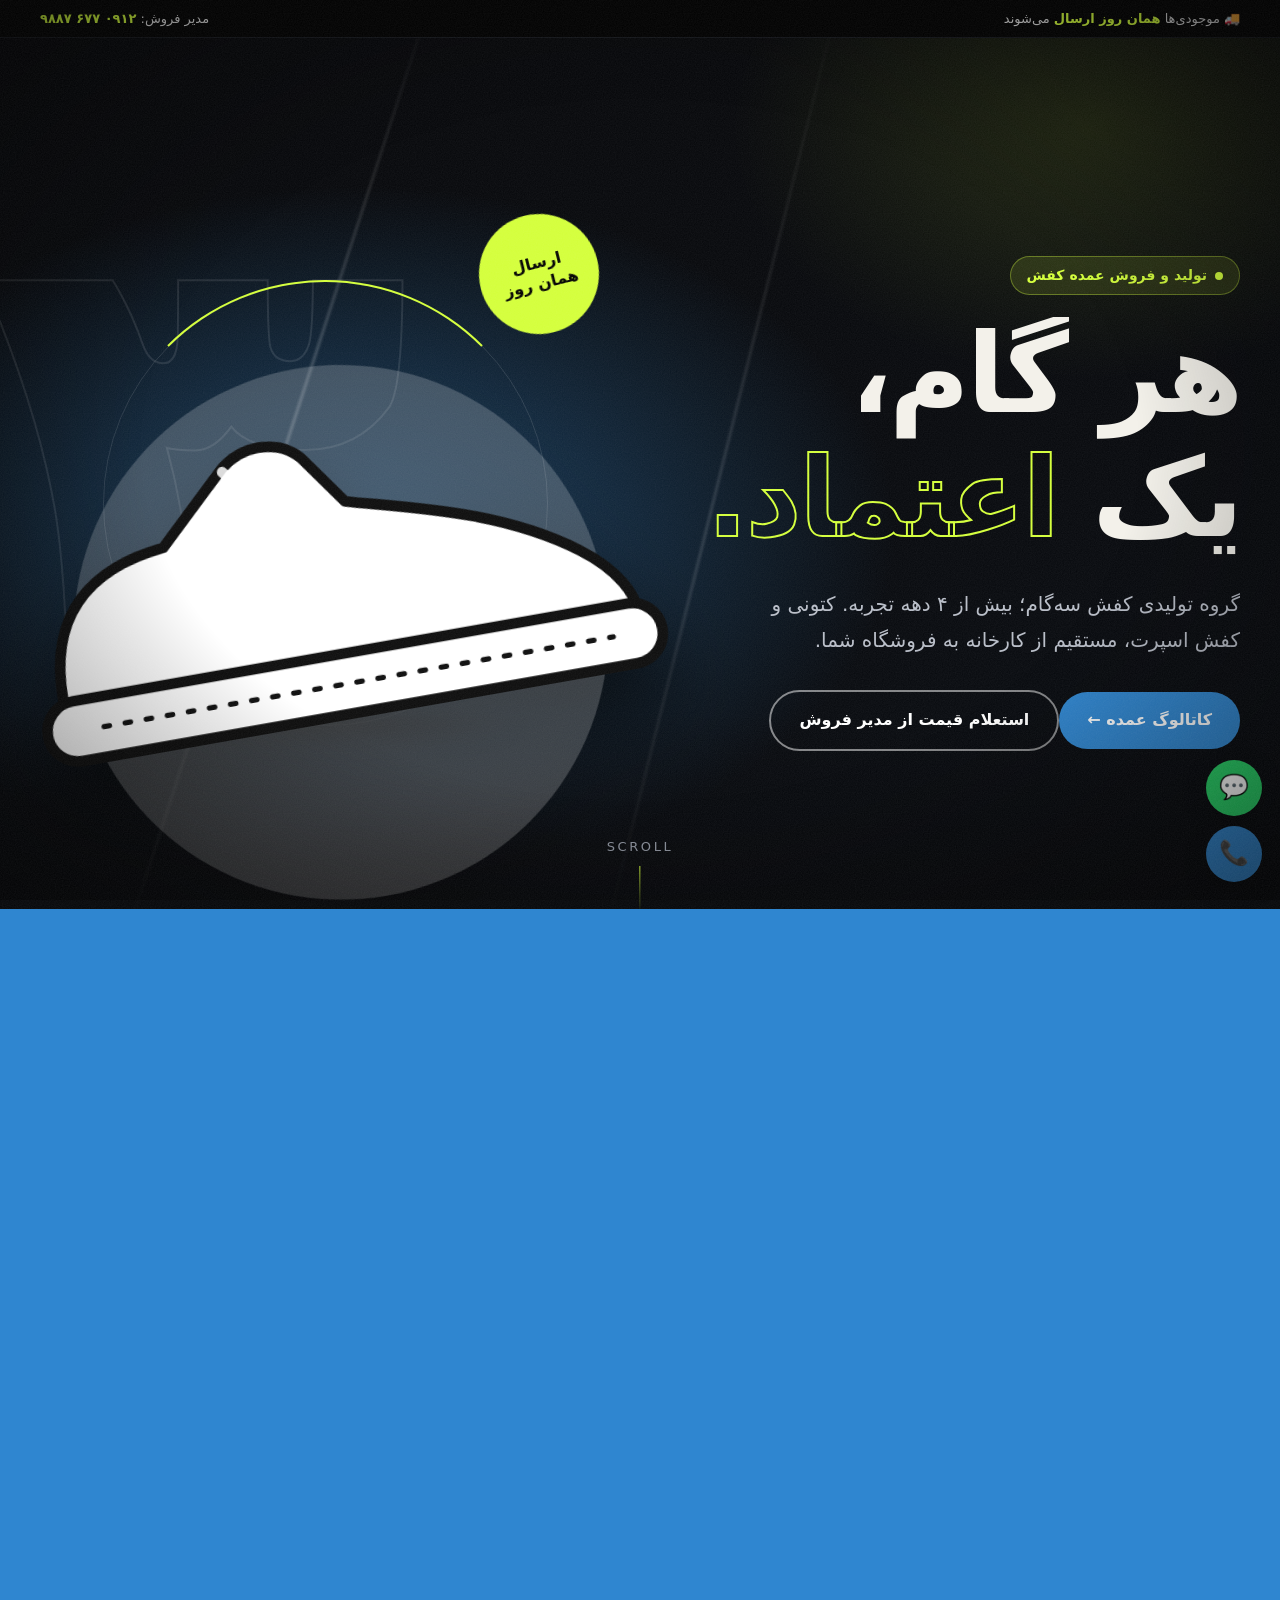
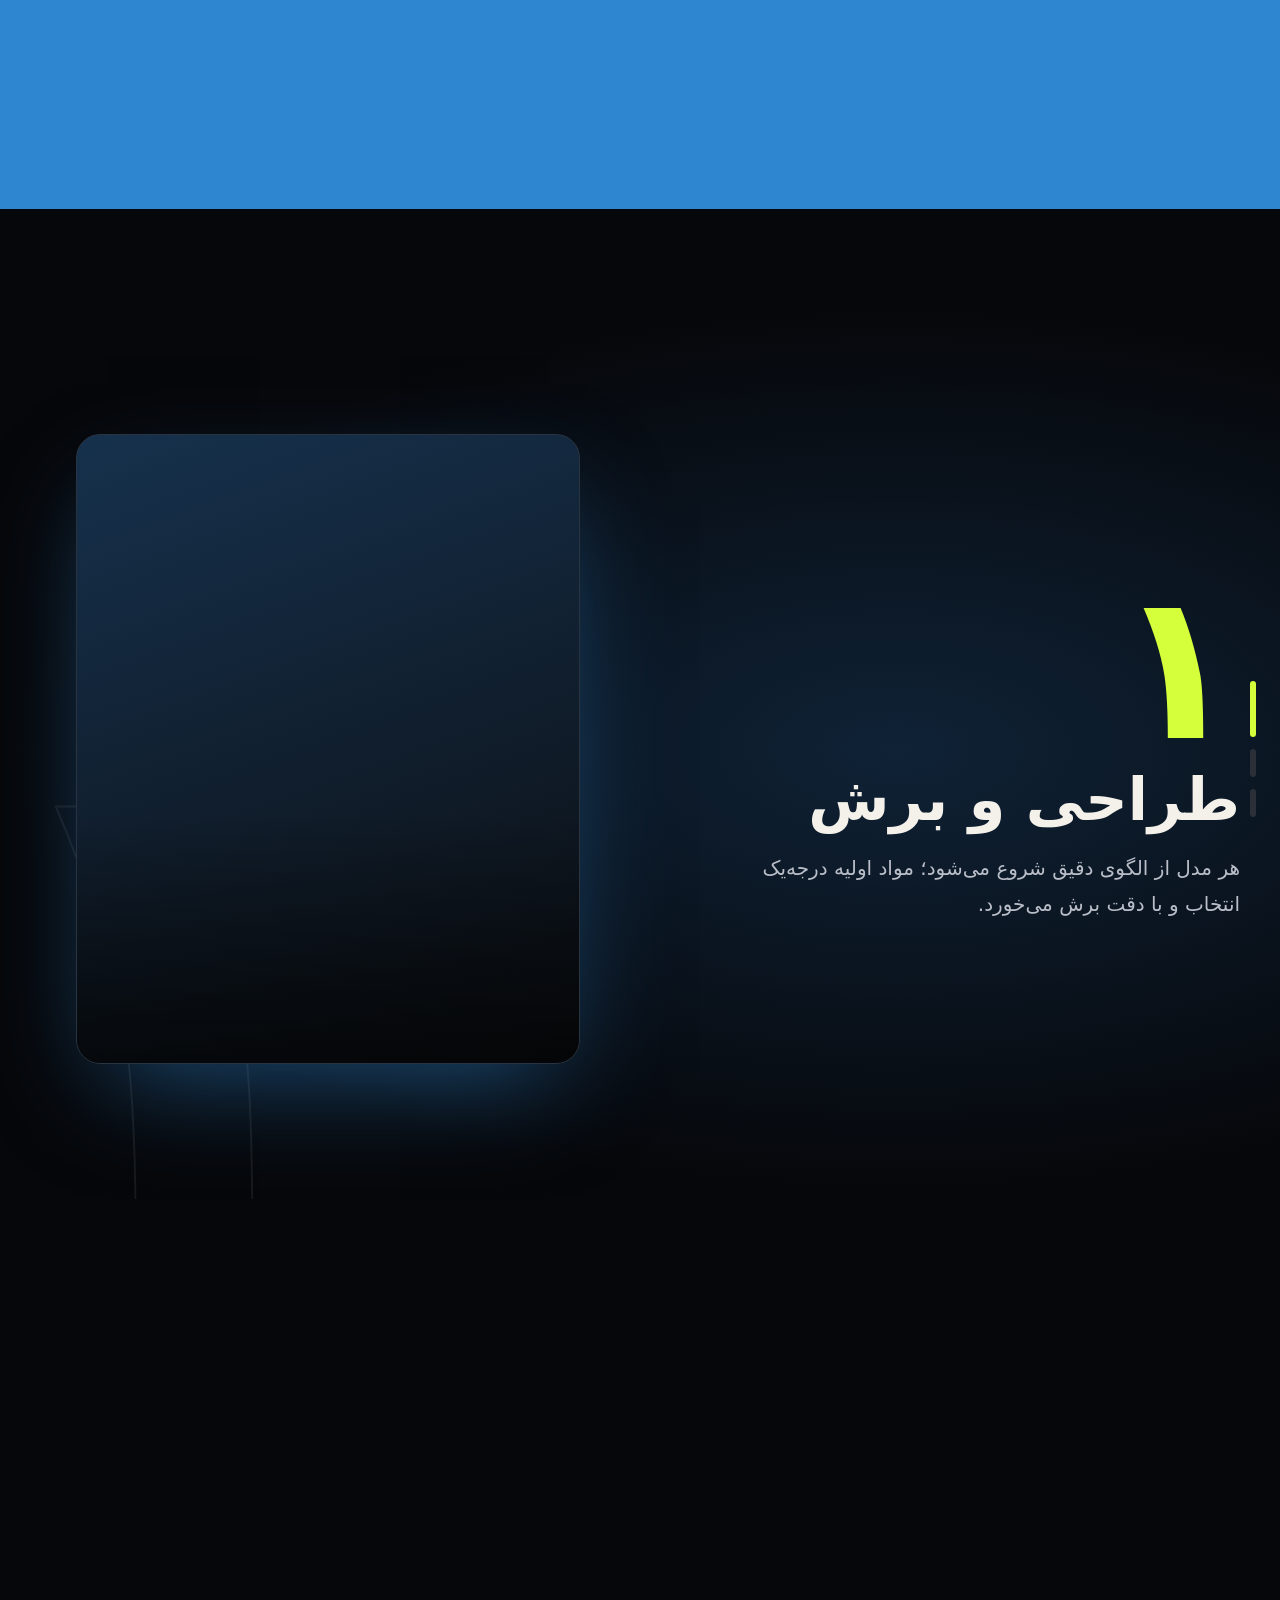
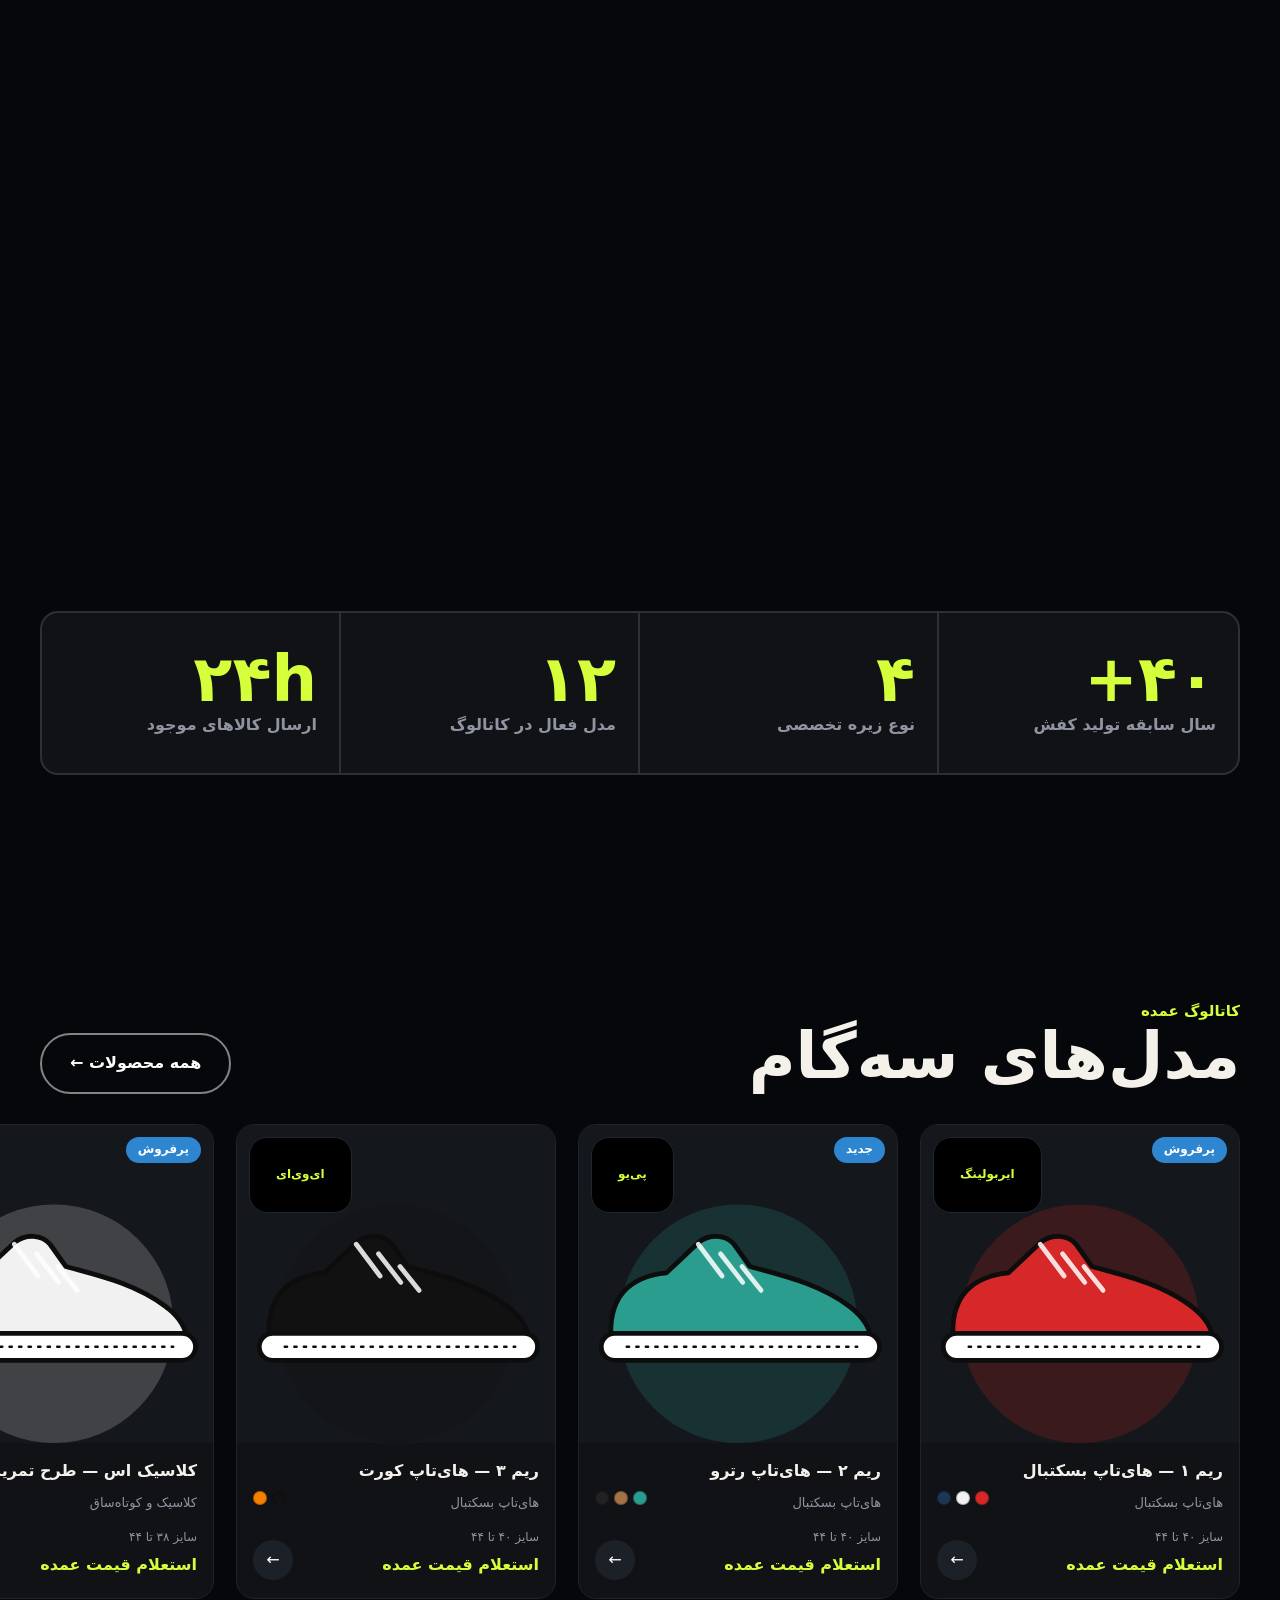
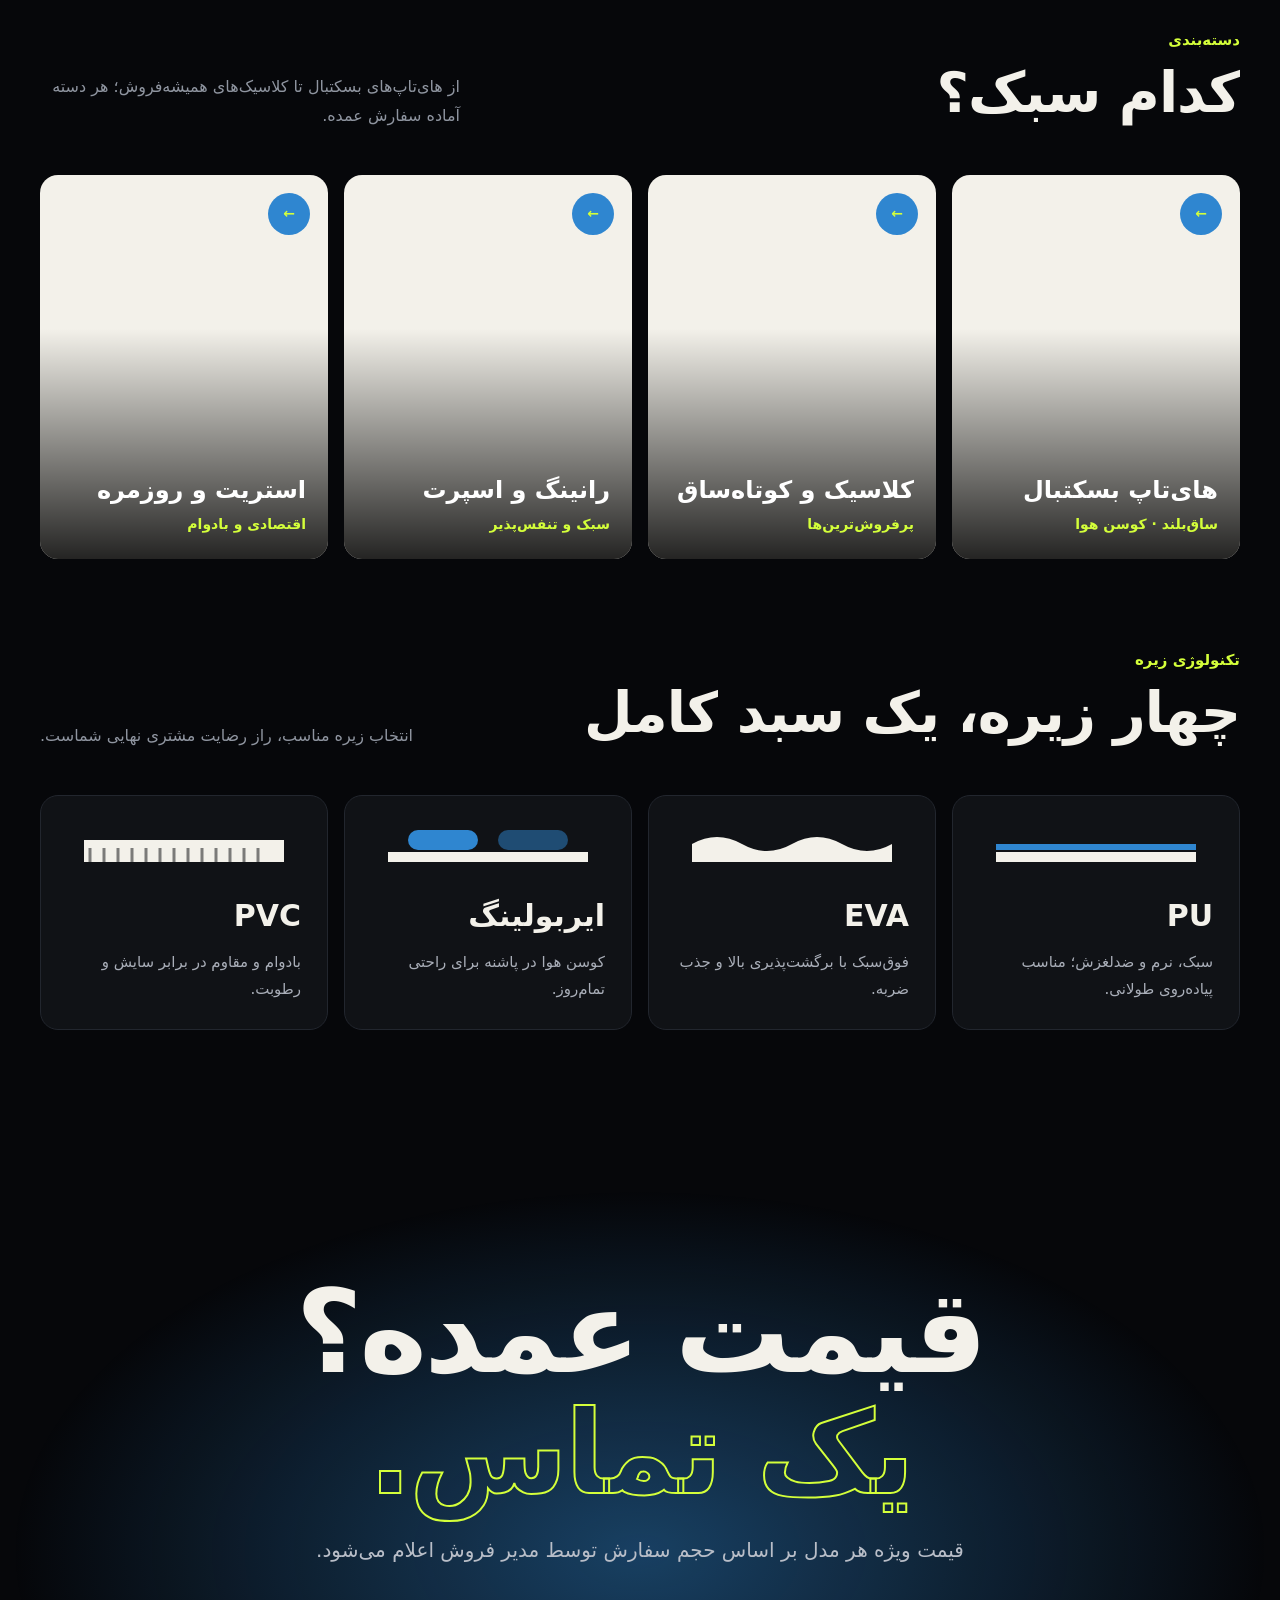
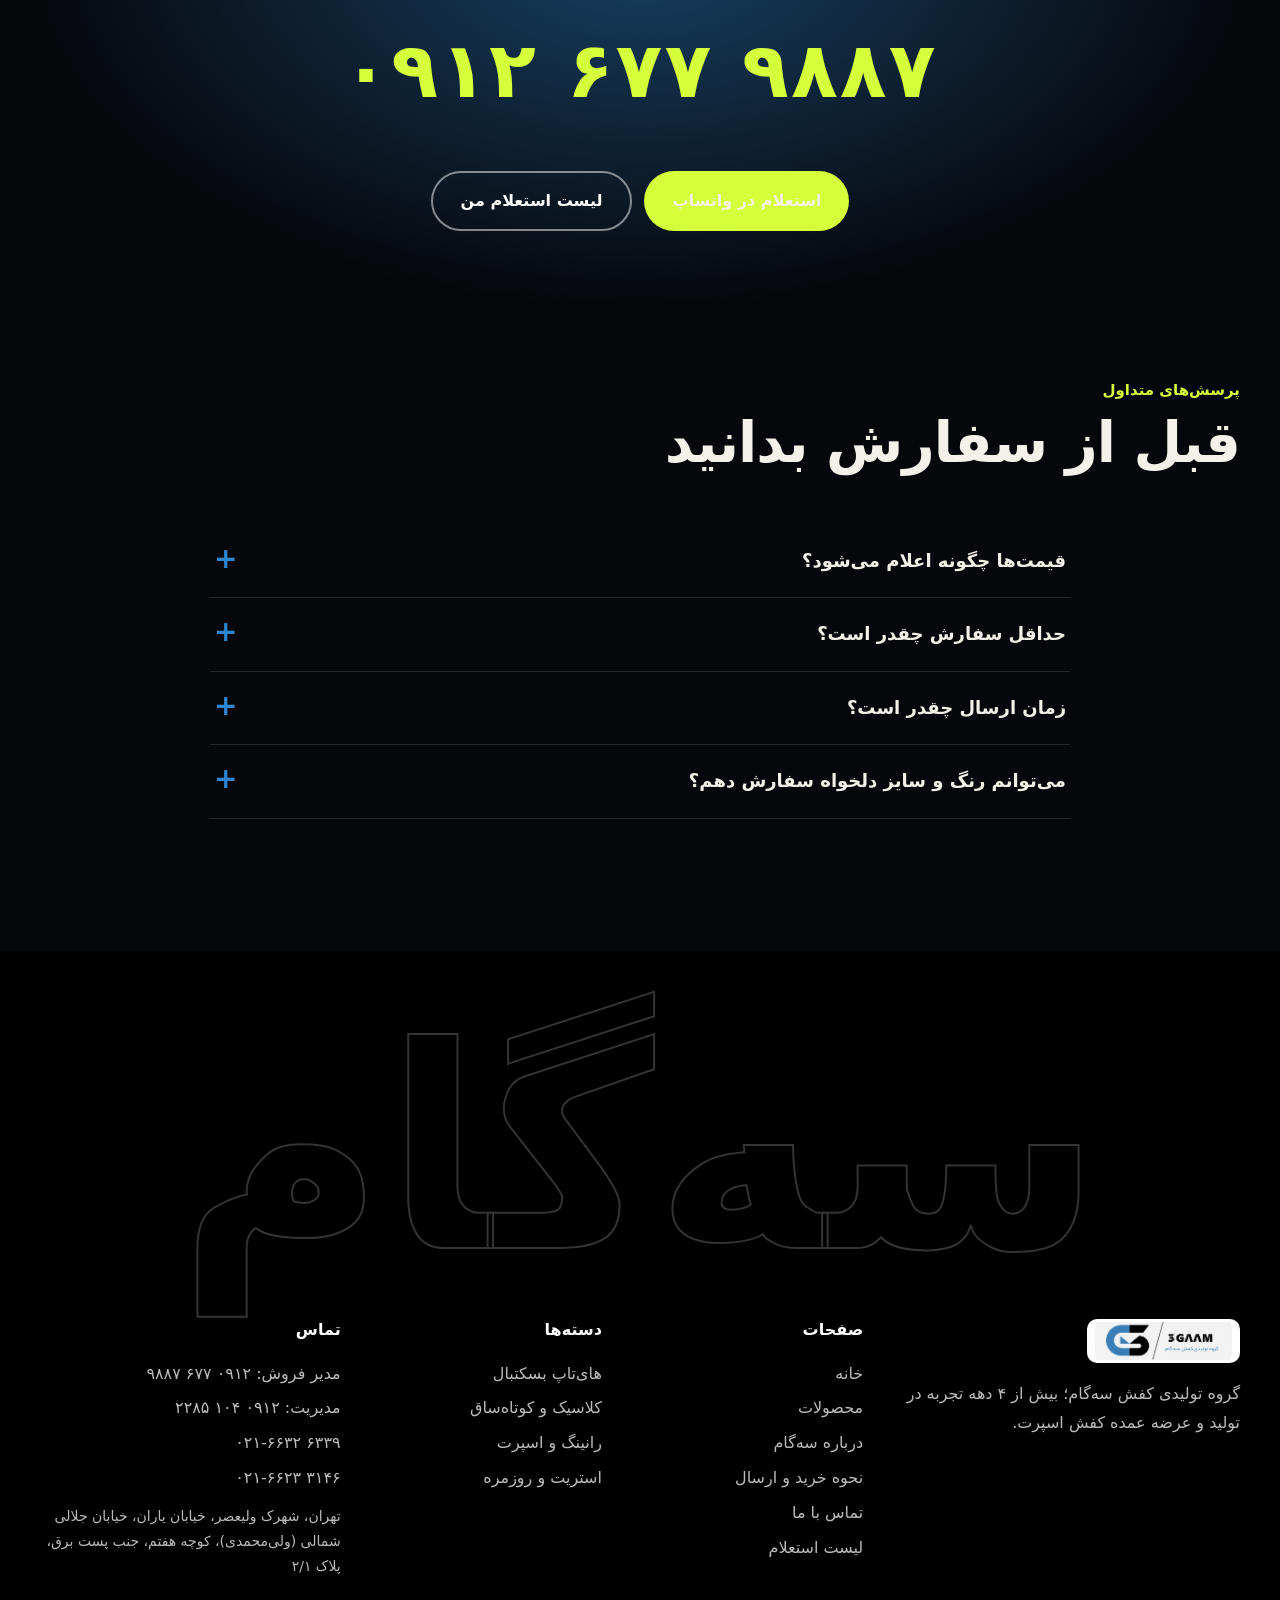
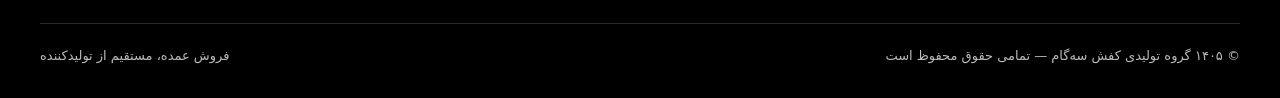
==== commit 3d2aa8db: "Cinematic dark redesign, remove prices in favour of wholesale inquiry flow Co-Authored-By: Claude So" ====
--- a/segam/index.html
+++ b/segam/index.html
@@ -9,35 +9,66 @@
 <link rel="icon" href="images/logo.png">
 <link rel="preload" href="fonts/Vazirmatn.woff2" as="font" type="font/woff2" crossorigin>
 <link rel="stylesheet" href="css/style.css">
+<link rel="stylesheet" href="css/cinema.css">
 </head>
 <body data-page="home">
 <div id="site-header"></div>
 <main>
 
-<section class="hero"><div class="wrap">
-  <div>
-    <span class="eyebrow">تولید و فروش عمده کفش</span>
-    <h1>هر <em>گام</em>،<br>یک اعتماد.</h1>
-    <p class="lead">گروه تولیدی کفش سه‌گام با بیش از ۴ دهه سابقه، کتونی و کفش اسپرت را مستقیم از کارخانه به فروشگاه شما می‌رساند؛ با زیره‌های PU، EVA، ایربولینگ و PVC.</p>
-    <div class="cta"><a class="btn btn-acc" href="shop.html">مشاهده کاتالوگ عمده ←</a><a class="btn btn-line" href="contact.html">تماس با مدیر فروش</a></div>
+<section class="hero2" id="hero">
+  <video class="hv" src="images/hero.mp4" autoplay muted loop playsinline preload="metadata" onerror="this.remove()"></video>
+  <i class="hbeam"></i><i class="hbeam b2"></i><div class="h3" aria-hidden="true">۳</div>
+  <div class="wrap hgrid">
+    <div class="htext">
+      <span class="eyebrow">تولید و فروش عمده کفش</span>
+      <h1><span class="ln"><span style="--d:0s">هر گام،</span></span><span class="ln"><span style="--d:.12s">یک <em>اعتماد.</em></span></span></h1>
+      <p class="lead">گروه تولیدی کفش سه‌گام؛ بیش از ۴ دهه تجربه. کتونی و کفش اسپرت، مستقیم از کارخانه به فروشگاه شما.</p>
+      <div class="cta"><a class="btn btn-acc" href="shop.html">کاتالوگ عمده ←</a><a class="btn btn-line" href="tel:09126779887">استعلام قیمت از مدیر فروش</a></div>
+    </div>
+    <div class="hshoe"><div class="ring"></div><div class="floor"></div><img id="heroShoe" src="images/hero.png" alt="کفش سه‌گام"><div class="sticker">ارسال<br>همان روز</div></div>
   </div>
-  <div class="hero-art">
-    <div class="big3" aria-hidden="true">۳</div><div class="disc"></div>
-    <img id="heroShoe" class="shoe" src="images/hero.png" alt="کفش سه‌گام">
-    <div class="sticker">ارسال<br>همان روز</div>
-  </div>
-</div>
-<div class="marquee" aria-hidden="true"><div class="track">
+  <div class="cue"><span>SCROLL</span><i></i></div>
+</section>
+
+<div class="marquee" aria-hidden="true" style="margin-top:0"><div class="track">
   <span>فروش عمده</span><span class="o">✦</span><span>PU</span><span class="o">✦</span><span>EVA</span><span class="o">✦</span><span>ایربولینگ</span><span class="o">✦</span><span>PVC</span><span class="o">✦</span><span>مستقیم از تولیدکننده</span><span class="o">✦</span>
   <span>فروش عمده</span><span class="o">✦</span><span>PU</span><span class="o">✦</span><span>EVA</span><span class="o">✦</span><span>ایربولینگ</span><span class="o">✦</span><span>PVC</span><span class="o">✦</span><span>مستقیم از تولیدکننده</span><span class="o">✦</span>
-</div></div></section>
+</div></div>
+
+<section class="scrub"><div class="wrap"><p id="scrub" data-hl="چهار,دهه,قدم,اعتماد">چهار دهه است که هر روز میلیون‌ها قدم با کفش سه‌گام برداشته می‌شود. ما کفش را از اولین برش تا آخرین بخیه خودمان می‌سازیم؛ تا هر قدم، یک اعتماد باشد.</p></div></section>
+
+<section class="story" id="story">
+  <div class="pin"><div class="big" aria-hidden="true">۱</div>
+    <div class="sdots"><i class="on"></i><i></i><i></i></div>
+    <div class="wrap grid2">
+      <div class="scenes">
+        <div class="scene on"><div class="no">۱</div><h3>طراحی و برش</h3><p>هر مدل از الگوی دقیق شروع می‌شود؛ مواد اولیه درجه‌یک انتخاب و با دقت برش می‌خورد.</p></div>
+        <div class="scene"><div class="no">۲</div><h3>دوخت و زیره</h3><p>چهار نوع زیره PU، EVA، ایربولینگ و PVC؛ از سبک و نرم تا مقاوم و ضدسایش.</p></div>
+        <div class="scene"><div class="no">۳</div><h3>ارسال همان روز</h3><p>کالاهای موجود همان روز راهی فروشگاه شما می‌شوند؛ نهایتاً ۱ هفته کاری.</p></div>
+      </div>
+      <div class="storyframes">
+        <div class="frame on"><img src="images/story-1.jpg" alt="" onerror="this.remove()"></div>
+        <div class="frame"><img src="images/story-2.jpg" alt="" onerror="this.remove()"></div>
+        <div class="frame"><img src="images/story-3.jpg" alt="" onerror="this.remove()"></div>
+      </div>
+    </div>
+  </div>
+</section>
 
 <section class="s"><div class="wrap">
-  <div class="stats rv"><div><b>۴۰+</b><span>سال سابقه تولید کفش</span></div><div><b>۴</b><span>نوع زیره تخصصی</span></div><div><b>۱۲</b><span>مدل فعال در کاتالوگ</span></div><div><b>۲۴h</b><span>ارسال کالاهای موجود</span></div></div>
+  <div class="stats rv"><div><b data-count="40" data-suf="+">۴۰+</b><span>سال سابقه تولید کفش</span></div><div><b data-count="4">۴</b><span>نوع زیره تخصصی</span></div><div><b data-count="12">۱۲</b><span>مدل فعال در کاتالوگ</span></div><div><b data-count="24" data-suf="h">۲۴h</b><span>ارسال کالاهای موجود</span></div></div>
 </div></section>
 
-<section class="s" style="padding-top:0"><div class="wrap">
-  <div class="sh rv"><h2><small>دسته‌بندی</small>کدام سبک؟</h2><p>از های‌تاپ‌های بسکتبال تا کلاسیک‌های همیشه‌فروش؛ هر دسته با رنگ‌بندی و سایزبندی آماده سفارش عمده.</p></div>
+<section class="reel" id="reel">
+  <div class="pin">
+    <div class="head"><h2><small>کاتالوگ عمده</small>مدل‌های سه‌گام</h2><a class="btn btn-line" href="shop.html">همه محصولات ←</a></div>
+    <div class="track" id="featured"></div>
+    <div class="rbar"><i id="rbar"></i></div>
+  </div>
+</section>
+
+<section class="s"><div class="wrap">
+  <div class="sh"><h2><small>دسته‌بندی</small>کدام سبک؟</h2><p>از های‌تاپ‌های بسکتبال تا کلاسیک‌های همیشه‌فروش؛ هر دسته آماده سفارش عمده.</p></div>
   <div class="cats">
     <a class="cat rv" href="shop.html?cat=hightop"><img src="images/cat-hightop.jpg" alt="" onerror="this.remove()"><span class="arrow">←</span><b>های‌تاپ بسکتبال</b><span>ساق‌بلند · کوسن هوا</span></a>
     <a class="cat rv" href="shop.html?cat=lowcut"><img src="images/cat-lowcut.jpg" alt="" onerror="this.remove()"><span class="arrow">←</span><b>کلاسیک و کوتاه‌ساق</b><span>پرفروش‌ترین‌ها</span></a>
@@ -47,42 +78,29 @@
 </div></section>
 
 <section class="s" style="padding-top:0"><div class="wrap">
-  <div class="sh rv"><h2><small>منتخب سه‌گام</small>پرفروش‌ها و جدیدها</h2><a class="btn btn-ink" href="shop.html">همه محصولات ←</a></div>
-  <div class="grid" id="featured"></div>
-</div></section>
-
-<section class="s dark"><div class="wrap">
-  <div class="sh rv"><h2><small style="color:var(--lime)">سه گام تا درِ فروشگاه شما</small>خرید عمده، ساده و سریع</h2><p>بدون واسطه، بدون پیچیدگی؛ فقط سه قدم.</p></div>
-  <div class="three">
-    <div class="step rv"><span class="no">۱</span><h3>انتخاب و ثبت سفارش</h3><p>مدل، رنگ و تعداد کارتن را انتخاب کنید و لیست سفارش را بسازید.</p></div>
-    <div class="step rv"><span class="no">۲</span><h3>تأیید با مدیر فروش</h3><p>سفارش از طریق واتساپ یا تماس تأیید و پیش‌فاکتور نهایی صادر می‌شود.</p></div>
-    <div class="step rv"><span class="no">۳</span><h3>ارسال همان روز</h3><p>کالاهای موجود همان روز ارسال می‌شوند؛ در غیر این صورت حداکثر ۱ هفته کاری.</p></div>
+  <div class="sh"><h2><small>تکنولوژی زیره</small>چهار زیره، یک سبد کامل</h2><p>انتخاب زیره مناسب، راز رضایت مشتری نهایی شماست.</p></div>
+  <div class="soles">
+    <a class="sole rv" href="shop.html?sole=PU"><svg viewBox="0 0 200 40"><path d="M0 30h200v10H0z" fill="#f3f1ea"/><path d="M0 22h200v6H0z" fill="#2f86d0"/></svg><b>PU</b><p>سبک، نرم و ضدلغزش؛ مناسب پیاده‌روی طولانی.</p></a>
+    <a class="sole rv" href="shop.html?sole=EVA"><svg viewBox="0 0 200 40"><path d="M0 22q25-14 50 0t50 0 50 0 50 0v18H0z" fill="#f3f1ea"/></svg><b>EVA</b><p>فوق‌سبک با برگشت‌پذیری بالا و جذب ضربه.</p></a>
+    <a class="sole rv" href="shop.html?sole=AIR"><svg viewBox="0 0 200 40"><path d="M0 30h200v10H0z" fill="#f3f1ea"/><rect x="20" y="8" width="70" height="20" rx="10" fill="#2f86d0"/><rect x="110" y="8" width="70" height="20" rx="10" fill="#2f86d0" opacity=".5"/></svg><b>ایربولینگ</b><p>کوسن هوا در پاشنه برای راحتی تمام‌روز.</p></a>
+    <a class="sole rv" href="shop.html?sole=PVC"><svg viewBox="0 0 200 40"><path d="M0 18h200v22H0z" fill="#f3f1ea"/><path d="M6 40V26m14 14V26m14 14V26m14 14V26m14 14V26m14 14V26m14 14V26m14 14V26m14 14V26m14 14V26m14 14V26m14 14V26m14 14V26" stroke="#06070a" stroke-width="3" opacity=".5"/></svg><b>PVC</b><p>بادوام و مقاوم در برابر سایش و رطوبت.</p></a>
   </div>
 </div></section>
 
-<section class="s"><div class="wrap">
-  <div class="sh rv"><h2><small>تکنولوژی زیره</small>چهار زیره، یک سبد کامل</h2><p>انتخاب زیره مناسب، راز رضایت مشتری نهایی شماست.</p></div>
-  <div class="soles">
-    <a class="sole rv" href="shop.html?sole=PU"><svg viewBox="0 0 200 40"><path d="M0 30h200v10H0z" fill="#0d0d0d"/><path d="M0 22h200v6H0z" fill="#2b7bbd"/></svg><b>PU</b><p>سبک، نرم و ضدلغزش؛ مناسب پیاده‌روی طولانی.</p></a>
-    <a class="sole rv" href="shop.html?sole=EVA"><svg viewBox="0 0 200 40"><path d="M0 14h200v26H0z" fill="#0d0d0d" opacity=".12"/><path d="M0 22q25-14 50 0t50 0 50 0 50 0v18H0z" fill="#0d0d0d"/></svg><b>EVA</b><p>فوق‌سبک با برگشت‌پذیری بالا و جذب ضربه.</p></a>
-    <a class="sole rv" href="shop.html?sole=AIR"><svg viewBox="0 0 200 40"><path d="M0 30h200v10H0z" fill="#0d0d0d"/><rect x="20" y="8" width="70" height="20" rx="10" fill="#2b7bbd"/><rect x="110" y="8" width="70" height="20" rx="10" fill="#2b7bbd" opacity=".5"/></svg><b>ایربولینگ</b><p>کوسن هوا در پاشنه برای راحتی تمام‌روز.</p></a>
-    <a class="sole rv" href="shop.html?sole=PVC"><svg viewBox="0 0 200 40"><path d="M0 18h200v22H0z" fill="#0d0d0d"/><path d="M6 40V26m14 14V26m14 14V26m14 14V26m14 14V26m14 14V26m14 14V26m14 14V26m14 14V26m14 14V26m14 14V26m14 14V26m14 14V26" stroke="#fff" stroke-width="3" opacity=".45"/></svg><b>PVC</b><p>بادوام و مقاوم در برابر سایش و رطوبت.</p></a>
-  </div>
-</div></section>
-
-<section class="s" style="padding-top:0"><div class="wrap">
-  <div class="whole rv"><div><h2>فروشگاه دارید؟<br>مستقیم از کارخانه بخرید.</h2><p style="font-size:18px;opacity:.9;margin-bottom:22px">قیمت تولیدکننده، تخفیف پلکانی تا ۱۰٪ و ارسال سریع.</p>
-    <div style="display:flex;gap:12px;flex-wrap:wrap;position:relative;z-index:1"><a class="btn btn-lime" href="cart.html">لیست سفارش من</a><a class="btn btn-ink" href="tel:09126779887">۰۹۱۲ ۶۷۷ ۹۸۸۷</a></div></div>
-    <ul><li>کارتن ۱۲ جفتی با سایزبندی استاندارد</li><li>تخفیف پلکانی از ۳ کارتن به بالا</li><li>ارسال همان روز برای کالاهای موجود</li><li>تولید ۴ نوع زیره در یک مجموعه</li></ul></div>
+<section class="mega"><div class="wrap rv">
+  <h2>قیمت عمده؟<br><em>یک تماس.</em></h2>
+  <p>قیمت ویژه هر مدل بر اساس حجم سفارش توسط مدیر فروش اعلام می‌شود.</p>
+  <a class="tel" href="tel:09126779887">۰۹۱۲ ۶۷۷ ۹۸۸۷</a>
+  <div style="display:flex;gap:12px;justify-content:center;flex-wrap:wrap"><a class="btn btn-lime" href="https://wa.me/989126779887" target="_blank" rel="noopener">استعلام در واتساپ</a><a class="btn btn-line" href="cart.html">لیست استعلام من</a></div>
 </div></section>
 
 <section class="s" style="padding-top:0"><div class="wrap">
   <div class="sh"><h2><small>پرسش‌های متداول</small>قبل از سفارش بدانید</h2></div>
   <div class="faq">
+    <details><summary>قیمت‌ها چگونه اعلام می‌شود؟</summary><p>قیمت عمده هر مدل بر اساس تعداد کارتن و موجودی توسط مدیر فروش اعلام می‌شود. لیست استعلام را در واتساپ ارسال کنید یا تماس بگیرید.</p></details>
     <details><summary>حداقل سفارش چقدر است؟</summary><p>حداقل سفارش ۲ کارتن (۲۴ جفت) است. هر کارتن ۱۲ جفت با سایزبندی استاندارد دارد.</p></details>
     <details><summary>زمان ارسال چقدر است؟</summary><p>کلیه محصولات موجود همان روز ارسال می‌شوند و در صورت ناموجود بودن، نهایتاً ۱ هفته کاری زمان لازم است.</p></details>
     <details><summary>می‌توانم رنگ و سایز دلخواه سفارش دهم؟</summary><p>رنگ‌ها در هر مدل قابل انتخاب‌اند. برای سایزبندی خاص با مدیر فروش هماهنگ کنید.</p></details>
-    <details><summary>پرداخت چگونه انجام می‌شود؟</summary><p>پس از تأیید پیش‌فاکتور توسط مدیر فروش، شیوه پرداخت اعلام می‌شود.</p></details>
   </div>
 </div></section>
 
@@ -90,5 +108,6 @@
 <div id="site-footer"></div>
 <script src="js/data.js"></script>
 <script src="js/app.js"></script>
+<script src="js/cinema.js"></script>
 </body>
 </html>
--- a/segam/css/cinema.css
+++ b/segam/css/cinema.css
@@ -0,0 +1,177 @@
+/* ============ CINEMA LAYER — dark theme + motion ============ */
+:root{--ink:#f3f1ea;--bone:#06070a;--paper:#101216;--line:#252932;--mute:#8f95a0;--acc:#2f86d0;--acc-d:#2470b3;--glow:rgba(47,134,208,.55)}
+html{background:#06070a}
+body{background:var(--bone);color:var(--ink)}
+body:not(.ready){overflow:hidden}
+::selection{background:var(--lime);color:#000}
+
+/* header & basics */
+.strip{background:#000;border-bottom:1px solid #15171c}
+header.site{background:rgba(6,7,10,.72);border-color:#1b1e25}
+.logo img,.logo.f img{background:#fff;border-radius:10px;padding:3px 8px;mix-blend-mode:normal;height:44px}
+nav.main a:hover,nav.main a.on{background:var(--lime);color:#000}
+.burger{background:var(--lime);color:#000}
+.eyebrow{background:rgba(212,255,58,.12);color:var(--lime);border:1px solid rgba(212,255,58,.35)}
+.btn-ink{background:#1a1d24;color:#fff;border:1px solid #333}
+.btn-line{border-color:rgba(255,255,255,.5);color:#fff}.btn-line:hover{background:#fff;color:#000}
+.btn-acc{background:var(--acc)}.btn-acc:hover{box-shadow:0 12px 34px -8px var(--glow)}
+.chip{border-color:#3a3f4a;color:#ddd}.chip:hover{background:#1c2027}.chip.on{background:var(--lime);color:#000;border-color:var(--lime)}
+.search input,select.sel{background:var(--paper);border-color:#333;color:#fff}
+.card{background:var(--paper);border-color:#1f232b}
+.card:hover{border-color:var(--acc);box-shadow:0 30px 60px -20px var(--glow)}
+.card .ph{background:#14171c}
+.card .go{background:#1c2027}.card:hover .go{background:var(--lime);color:#000}
+.tag.sole{background:#000;color:var(--lime)}
+.card .pr .inqt{font-size:16px;font-weight:800;color:var(--lime)}
+.sole:hover{color:#000}.sole:hover p{color:#222}
+.sw{background:var(--paper);border-color:#2b2f38}.sw.on{background:var(--lime);color:#000;border-color:var(--lime)}
+.qty{background:var(--paper);border-color:#3a3f4a}.qty button:hover{background:var(--lime);color:#000}
+.sizes div{background:var(--paper);border-color:#333}
+.gal .main{border-color:#2b2f38;background:#14171c}
+.price-box{background:linear-gradient(135deg,#0d1b2a,#12151b);border:1px solid #1f3a57;display:flex;justify-content:space-between;align-items:center;gap:16px;flex-wrap:wrap}
+.price-box .big{font-size:26px}
+.citem{background:var(--paper);border-color:#22262e}
+.sum{background:#0d1014;border:1px solid #22262e}
+.sum input,.sum textarea{background:#171a20}
+.form{background:var(--paper);border-color:#2b2f38}.form input,.form textarea{background:#0b0d10;border-color:#2b2f38;color:#fff}
+.ccard{background:var(--paper);border-color:#2b2f38}.ccard:hover{box-shadow:0 20px 50px -16px var(--glow)}
+.val,.sole{background:var(--paper);border-color:#22262e}
+.stats{background:var(--paper);border-color:#2b2f38}.stats div{border-color:#2b2f38}
+.addr{background:#0d1014;border:1px solid #22262e}
+.toast{background:#000}
+.faq details{border-color:#22262e}.faq p,.prose p,.tl p,.sole p,.pinfo .desc{color:#a9aeb8}
+.dark{background:#000}
+footer.site{background:#000}
+.mapart{background-color:#0b0d10}
+.imgbox{border-color:#2b2f38;background:#14171c}
+.tl b,.crumb a:hover{color:var(--lime)}
+.sh h2 small,.phead h1 em{color:var(--lime)}
+.phead h1 em{color:var(--acc)}
+.whole{background:linear-gradient(120deg,#12385c,#2f86d0)}
+.step:nth-child(3){background:var(--acc)}
+
+/* ---------- film grain / vignette / spotlight / progress ---------- */
+.grain{position:fixed;inset:-50%;z-index:9998;pointer-events:none;opacity:.07;animation:grain 1s steps(6) infinite;
+  background-image:url("data:image/svg+xml;utf8,<svg xmlns='http://www.w3.org/2000/svg' width='200' height='200'><filter id='n'><feTurbulence type='fractalNoise' baseFrequency='.85' numOctaves='2' stitchTiles='stitch'/><feColorMatrix values='0 0 0 0 1  0 0 0 0 1  0 0 0 0 1  0 0 0 .9 0'/></filter><rect width='100%' height='100%' filter='url(%23n)'/></svg>")}
+@keyframes grain{0%{transform:translate(0,0)}20%{transform:translate(-3%,2%)}40%{transform:translate(2%,-3%)}60%{transform:translate(-2%,-1%)}80%{transform:translate(3%,3%)}100%{transform:translate(0,0)}}
+.vig{position:fixed;inset:0;z-index:9997;pointer-events:none;background:radial-gradient(ellipse at center,transparent 55%,rgba(0,0,0,.55))}
+.spot{position:fixed;left:0;top:0;width:640px;height:640px;margin:-320px 0 0 -320px;border-radius:50%;pointer-events:none;z-index:1;background:radial-gradient(circle,rgba(47,134,208,.16),transparent 62%);will-change:transform;opacity:0;transition:opacity .5s}
+.spot.on{opacity:1}
+.sprog{position:fixed;top:0;inset-inline:0;height:3px;z-index:9999;background:transparent}
+.sprog i{display:block;height:100%;width:100%;background:linear-gradient(90deg,var(--lime),var(--acc));transform-origin:right;transform:scaleX(0)}
+header.site,main,footer.site{position:relative;z-index:2}
+
+/* ---------- preloader ---------- */
+.pre{position:fixed;inset:0;z-index:10000;pointer-events:none}
+.pre .h{position:absolute;inset-inline:0;height:50.2%;background:#000;transition:transform 1s cubic-bezier(.77,0,.18,1) .15s}
+.pre .h.t{top:0}.pre .h.b{bottom:0}
+.pre .mid{position:absolute;inset:0;display:grid;place-items:center;text-align:center;transition:opacity .4s}
+.pre .num{font-size:clamp(90px,18vw,220px);font-weight:900;line-height:1;color:transparent;-webkit-text-stroke:2px var(--lime)}
+.pre .lbl{color:#aaa;letter-spacing:.3em;font-weight:700;margin-top:10px}
+.pre .bar{width:min(320px,70vw);height:3px;background:#222;margin:22px auto 0;overflow:hidden;border-radius:3px}
+.pre .bar i{display:block;height:100%;background:var(--lime);width:0;transition:width .1s linear;margin-inline-start:auto}
+.pre.go .h.t{transform:translateY(-101%)}.pre.go .h.b{transform:translateY(101%)}.pre.go .mid{opacity:0}
+.pre.gone{display:none}
+.wipe{position:fixed;inset:0;background:var(--acc);z-index:10001;transform:translateY(101%);transition:transform .45s cubic-bezier(.77,0,.18,1);pointer-events:none}
+.wipe.in{transform:none}
+.wipe.out{transform:none;animation:wout .6s cubic-bezier(.77,0,.18,1) forwards}
+@keyframes wout{to{transform:translateY(-101%)}}
+
+/* ---------- reveal upgrade ---------- */
+.rv{opacity:0;transform:translateY(46px) scale(.98);filter:blur(8px);transition:opacity .9s,transform 1s cubic-bezier(.2,.8,.2,1),filter .9s}
+.rv.in{opacity:1;transform:none;filter:none}
+.card.rv.in{transition:transform .3s,border-color .3s,box-shadow .3s}
+.sh h2 .w{display:inline-block;overflow:hidden;vertical-align:top;line-height:1.35}
+.sh h2 .w>span{display:inline-block;transform:translateY(110%);transition:transform .9s cubic-bezier(.2,.8,.2,1);transition-delay:calc(var(--i)*70ms)}
+.sh.in h2 .w>span{transform:none}
+
+/* ---------- hero ---------- */
+.hero2{position:relative;min-height:100vh;display:flex;align-items:center;overflow:hidden;isolation:isolate;padding:90px 0 60px;margin-top:-73px}
+.hero2 .hv{position:absolute;inset:0;width:100%;height:100%;object-fit:cover;z-index:-3;opacity:.45}
+.hero2::before{content:"";position:absolute;inset:0;z-index:-2;background:
+  radial-gradient(ellipse 60% 55% at 28% 55%,rgba(47,134,208,.45),transparent 70%),
+  radial-gradient(ellipse 40% 40% at 85% 10%,rgba(212,255,58,.12),transparent 70%),
+  linear-gradient(#06070a,#080b10)}
+.hero2::after{content:"";position:absolute;inset:0;z-index:-1;background:linear-gradient(to top,var(--bone),transparent 25%)}
+.hbeam{position:absolute;top:-10%;inset-inline-end:20%;width:3px;height:130%;background:linear-gradient(transparent,rgba(255,255,255,.55),transparent);transform:rotate(18deg);filter:blur(1px);opacity:.5;z-index:-1;animation:beam 6s ease-in-out infinite}
+.hbeam.b2{inset-inline-end:55%;animation-delay:-3s;opacity:.25;transform:rotate(14deg)}
+@keyframes beam{50%{opacity:.08;transform:rotate(18deg) translateX(40px)}}
+.h3{position:absolute;inset-inline-end:-2%;top:50%;transform:translateY(-50%);font-size:clamp(380px,56vw,860px);font-weight:900;line-height:.8;color:transparent;-webkit-text-stroke:2px rgba(255,255,255,.1);z-index:-1;user-select:none}
+.hgrid{display:grid;grid-template-columns:1.05fr 1fr;gap:30px;align-items:center;width:100%}
+.hero2 h1{font-size:clamp(54px,8.6vw,138px);line-height:1.04;font-weight:900;letter-spacing:-3px;margin:22px 0}
+.ln{display:block;overflow:hidden;padding-bottom:.08em}
+.ln>span{display:block;transform:translateY(112%) rotate(3deg);transform-origin:right}
+.ready .ln>span{animation:rise 1.2s cubic-bezier(.2,.8,.2,1) forwards;animation-delay:calc(.15s + var(--d,0s))}
+@keyframes rise{to{transform:none}}
+.hero2 h1 em{font-style:normal;color:transparent;-webkit-text-stroke:2px var(--lime)}
+.hero2 .lead{font-size:20px;color:#b9bec8;max-width:520px;margin-bottom:32px;opacity:0;transform:translateY(20px)}
+.hero2 .cta{opacity:0;transform:translateY(20px)}.hero2 .eyebrow{opacity:0}
+.ready .hero2 .lead,.ready .hero2 .cta,.ready .hero2 .eyebrow{animation:fadeup 1s .9s forwards}
+.ready .hero2 .cta{animation-delay:1.1s}.ready .hero2 .eyebrow{animation-delay:.3s}
+@keyframes fadeup{to{opacity:1;transform:none}}
+.hshoe{position:relative;height:min(70vh,640px);display:grid;place-items:center;perspective:1000px}
+.hshoe .floor{position:absolute;bottom:12%;width:70%;height:36px;border-radius:50%;background:radial-gradient(ellipse,rgba(0,0,0,.8),transparent 70%);filter:blur(10px)}
+.hshoe .ring{position:absolute;width:78%;aspect-ratio:1;border-radius:50%;border:1.5px solid rgba(255,255,255,.12);animation:spin2 30s linear infinite}
+.hshoe .ring::before{content:"";position:absolute;inset:-1.5px;border-radius:50%;border:2px solid transparent;border-top-color:var(--lime);animation:spin2 6s linear infinite}
+@keyframes spin2{to{transform:rotate(360deg)}}
+#heroShoe{position:relative;width:125%;max-width:none;transform:rotate(-10deg);filter:drop-shadow(0 50px 40px rgba(0,0,0,.7));animation:float 6s ease-in-out infinite;will-change:transform}
+@keyframes float{50%{translate:0 -22px}}
+.hshoe .sticker{position:absolute;top:4%;inset-inline-start:2%;width:120px;height:120px;border-radius:50%;background:var(--lime);color:#000;border:0;display:grid;place-items:center;text-align:center;font-weight:900;line-height:1.3;transform:rotate(-14deg);animation:spin 16s linear infinite}
+.cue{position:absolute;bottom:26px;inset-inline-start:50%;translate:50% 0;display:flex;flex-direction:column;align-items:center;gap:8px;color:#8f95a0;font-size:13px;letter-spacing:.2em}
+.cue i{width:1.5px;height:46px;background:linear-gradient(var(--lime),transparent);animation:cue 1.8s infinite}
+@keyframes cue{0%{transform:scaleY(0);transform-origin:top}50%{transform:scaleY(1);transform-origin:top}51%{transform-origin:bottom}100%{transform:scaleY(0);transform-origin:bottom}}
+@media(max-width:900px){.hgrid{grid-template-columns:1fr}.hshoe{order:-1;height:300px}#heroShoe{width:105%}.hero2{padding-top:110px}.h3{opacity:.6}}
+
+/* ---------- scrub statement ---------- */
+.scrub{padding:140px 0}
+.scrub p{font-size:clamp(30px,5.2vw,76px);font-weight:900;line-height:1.5;max-width:1100px}
+.scrub .wd{opacity:.14;transition:opacity .25s,color .25s}.scrub .wd.on{opacity:1}
+.scrub .wd.hl.on{color:var(--lime)}
+
+/* ---------- pinned story ---------- */
+.story{height:380vh;position:relative}
+.story .pin{position:sticky;top:0;height:100vh;overflow:hidden;display:grid;align-items:center;background:radial-gradient(ellipse at 70% 50%,#0f2236,#06070a 70%)}
+.story .big{position:absolute;inset-inline-end:-3%;bottom:-8%;font-size:min(75vh,55vw);font-weight:900;line-height:.8;color:transparent;-webkit-text-stroke:2px rgba(255,255,255,.07);transition:.6s}
+.story .grid2{display:grid;grid-template-columns:1fr 1fr;gap:50px;align-items:center;position:relative}
+.scene{position:absolute;inset-inline:0;opacity:0;transform:translateY(60px);transition:opacity .7s,transform .9s cubic-bezier(.2,.8,.2,1);pointer-events:none}
+.scene.on{opacity:1;transform:none;pointer-events:auto}
+.scene .no{font-size:clamp(120px,16vw,230px);font-weight:900;line-height:.9;color:var(--lime)}
+.scene h3{font-size:clamp(34px,4.6vw,66px);font-weight:900;line-height:1.2;margin:6px 0 14px}
+.scene p{font-size:20px;color:#b9bec8;max-width:480px}
+.frame{aspect-ratio:4/5;max-height:70vh;margin-inline:auto;border-radius:24px;overflow:hidden;border:1px solid #2a3340;background:linear-gradient(160deg,#16314d,#0b0d10);position:relative;box-shadow:0 40px 100px -30px var(--glow)}
+.frame img{width:100%;height:100%;object-fit:cover}
+.frame::after{content:"";position:absolute;inset:0;background:linear-gradient(transparent 60%,rgba(0,0,0,.6))}
+.storyframes{position:relative;height:70vh}
+.storyframes .frame{position:absolute;inset:0;margin:auto;height:100%;opacity:0;transform:scale(.92) rotate(2deg);transition:.8s cubic-bezier(.2,.8,.2,1)}
+.storyframes .frame.on{opacity:1;transform:none}
+.sdots{position:absolute;inset-inline-start:24px;top:50%;translate:0 -50%;display:flex;flex-direction:column;gap:12px;z-index:3}
+.sdots i{width:6px;height:28px;border-radius:6px;background:#2a2f38;transition:.4s}.sdots i.on{background:var(--lime);height:56px}
+.scenes{position:relative;height:60vh;display:grid;align-items:center}
+@media(max-width:900px){.story .grid2{grid-template-columns:1fr;gap:10px}.storyframes{height:34vh;order:-1}.scenes{height:44vh}.sdots{display:none}.scene .no{font-size:100px}}
+
+/* ---------- horizontal reel ---------- */
+.reel{position:relative}
+.reel .pin{position:sticky;top:0;height:100vh;overflow:hidden;display:flex;flex-direction:column;justify-content:center;gap:30px}
+.reel .track{display:flex;gap:22px;width:max-content;padding-inline:max(20px,calc((100vw - 1240px)/2 + 20px));will-change:transform}
+.reel .card{width:min(320px,76vw);flex:none}
+.reel .head{padding-inline:max(20px,calc((100vw - 1240px)/2 + 20px));display:flex;justify-content:space-between;align-items:end;gap:20px}
+.reel .head h2{font-size:clamp(34px,5vw,68px);font-weight:900;line-height:1.15}
+.reel .head h2 small{display:block;font-size:15px;color:var(--lime)}
+.reel .rbar{margin-inline:max(20px,calc((100vw - 1240px)/2 + 20px));height:3px;background:#1d2128;border-radius:3px;overflow:hidden}
+.reel .rbar i{display:block;height:100%;background:var(--lime);width:100%;transform:scaleX(0);transform-origin:right}
+@media(max-width:900px){.reel{height:auto!important}.reel .pin{position:static;height:auto;padding:70px 0}.reel .track{overflow-x:auto;width:auto;scroll-snap-type:x mandatory;padding-bottom:16px}.reel .card{scroll-snap-align:center}.reel .rbar{display:none}}
+
+/* ---------- big CTA ---------- */
+.mega{position:relative;text-align:center;padding:150px 0;overflow:hidden;isolation:isolate}
+.mega::before{content:"";position:absolute;inset:0;z-index:-1;background:radial-gradient(ellipse 70% 60% at 50% 50%,rgba(47,134,208,.45),transparent 70%)}
+.mega h2{font-size:clamp(46px,9vw,150px);font-weight:900;line-height:1.05;letter-spacing:-3px}
+.mega h2 em{font-style:normal;color:transparent;-webkit-text-stroke:2px var(--lime)}
+.mega p{font-size:20px;color:#b9bec8;margin:18px 0 34px}
+.mega .tel{display:block;font-size:clamp(34px,6vw,86px);font-weight:900;direction:ltr;margin:6px 0 30px;letter-spacing:2px;color:var(--lime)}
+.mega .tel:hover{color:#fff}
+.hl-line{height:1px;background:linear-gradient(90deg,transparent,var(--acc),transparent);margin:0}
+.stats b{color:var(--lime)}
+@media(hover:none){.spot{display:none}}
+.story .pin>.wrap{width:100%}.story .scenes{min-width:0}
+.marquee{background:#000}
+.marquee .track{color:#fff}
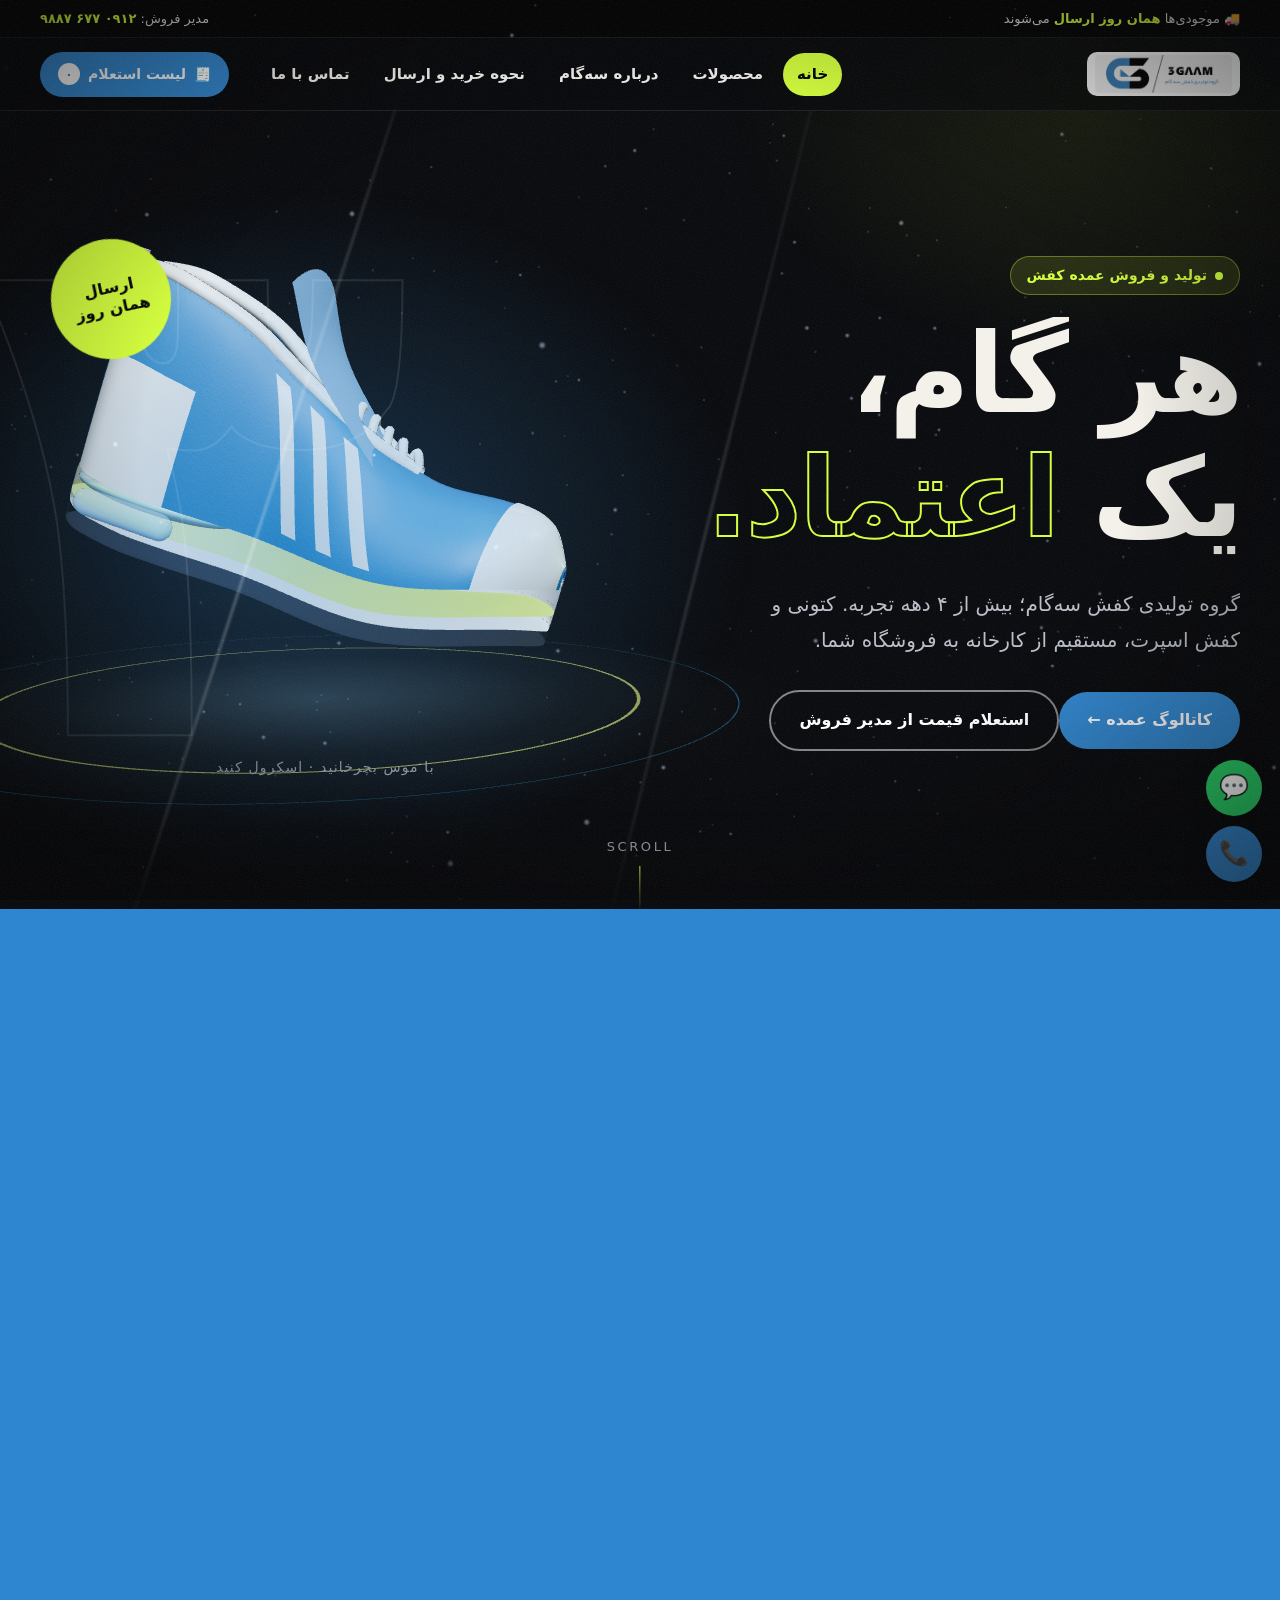
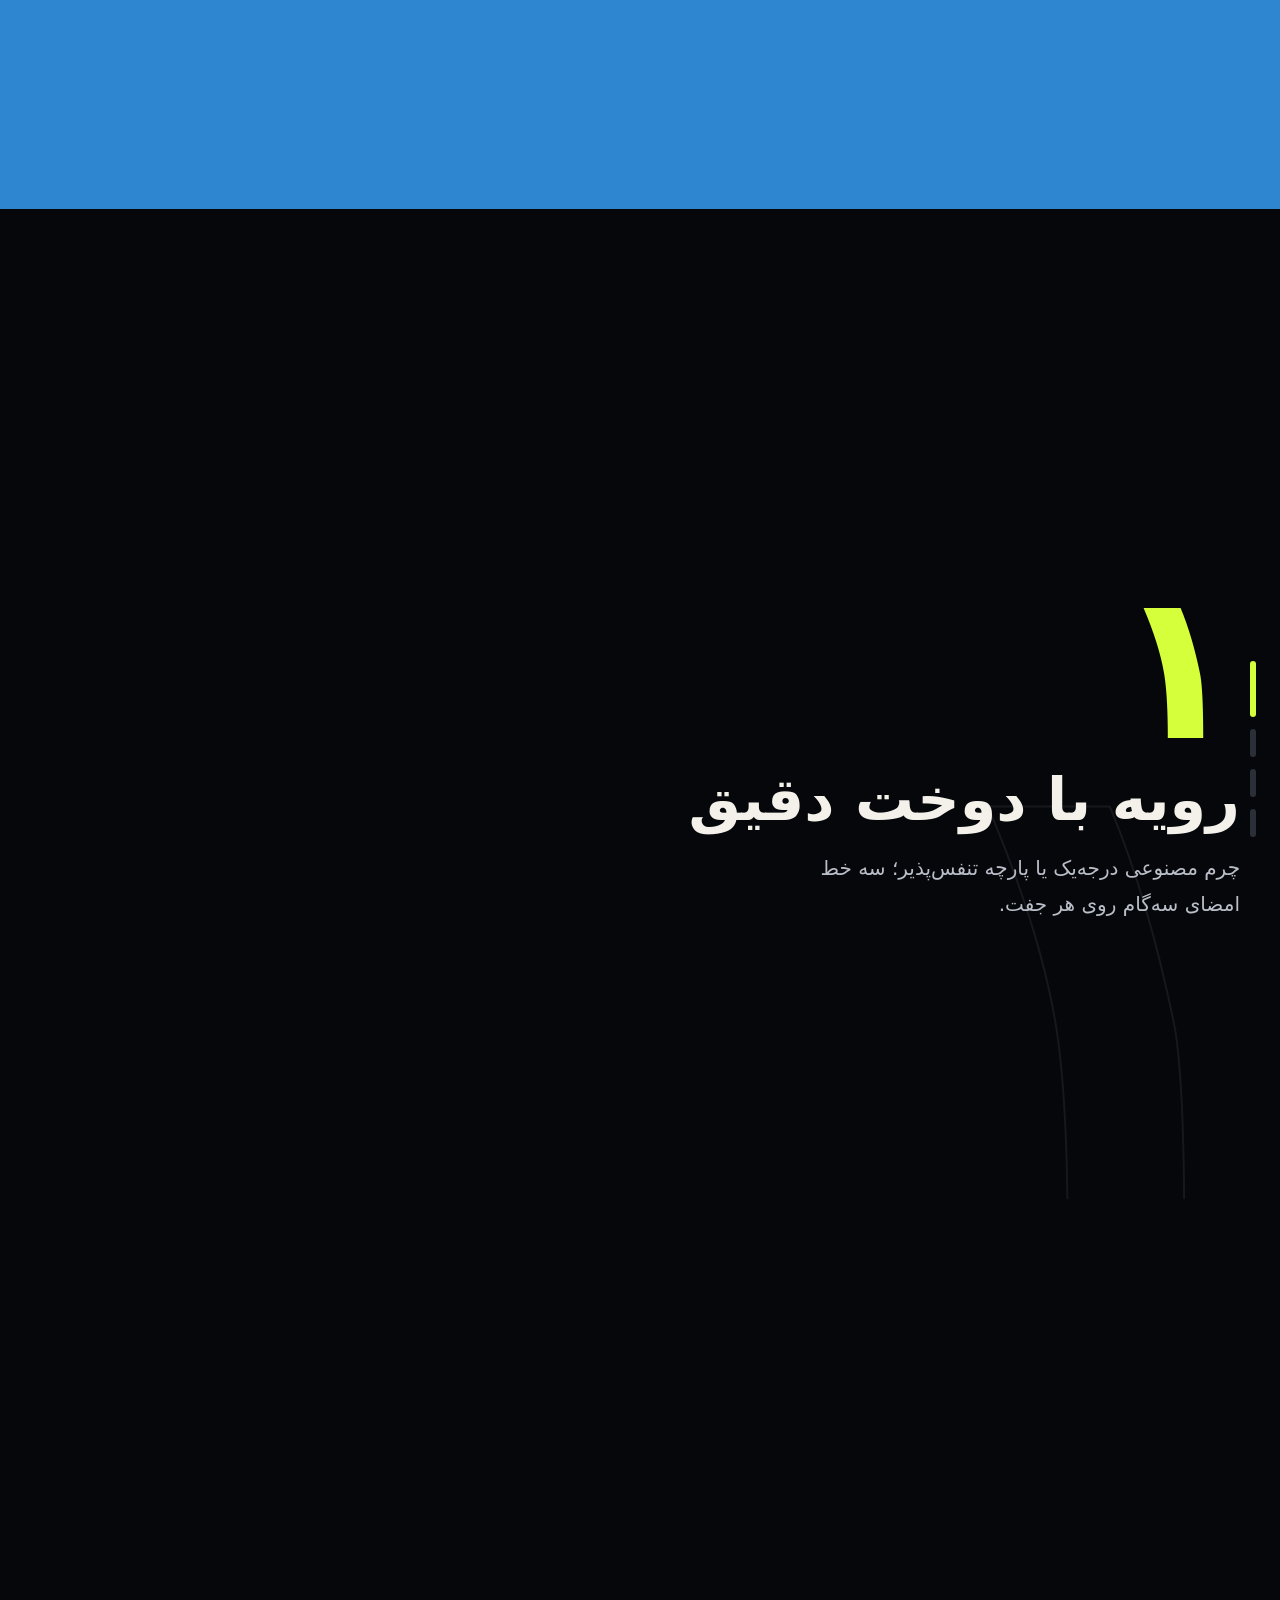
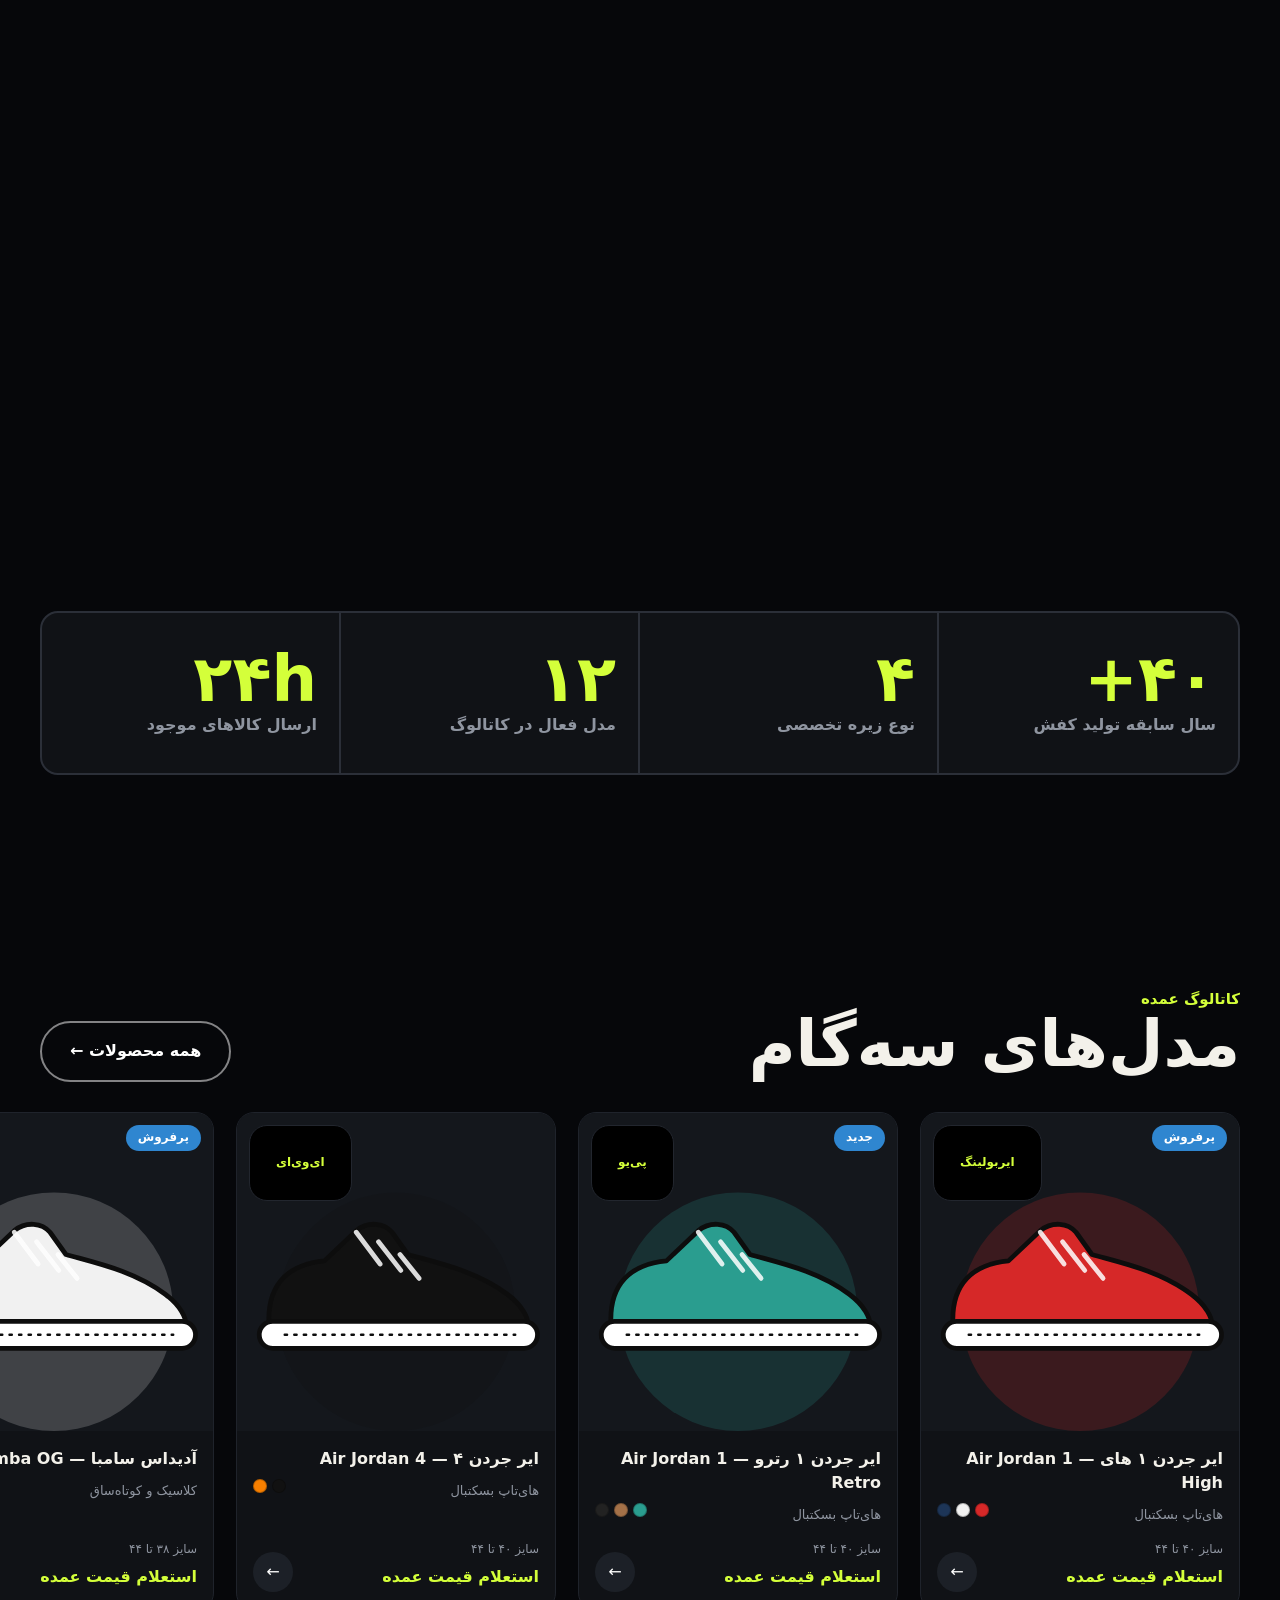
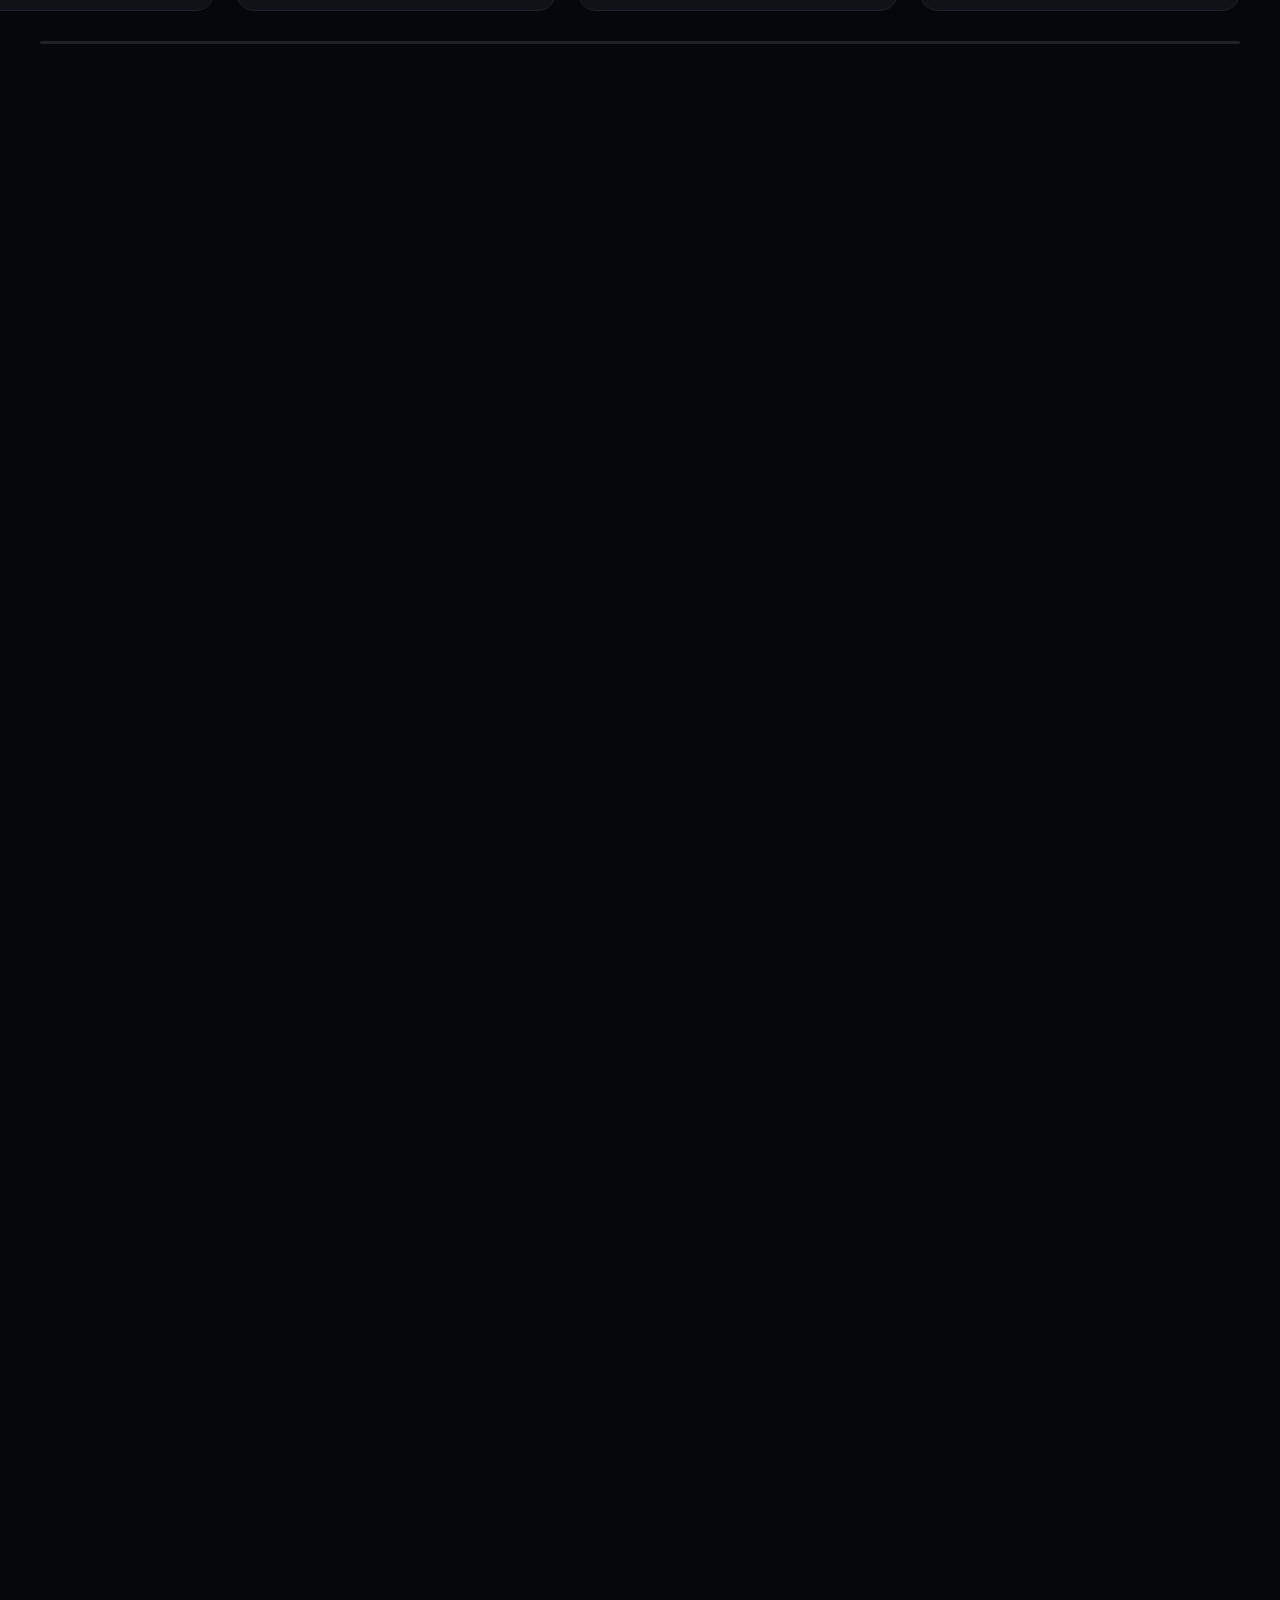
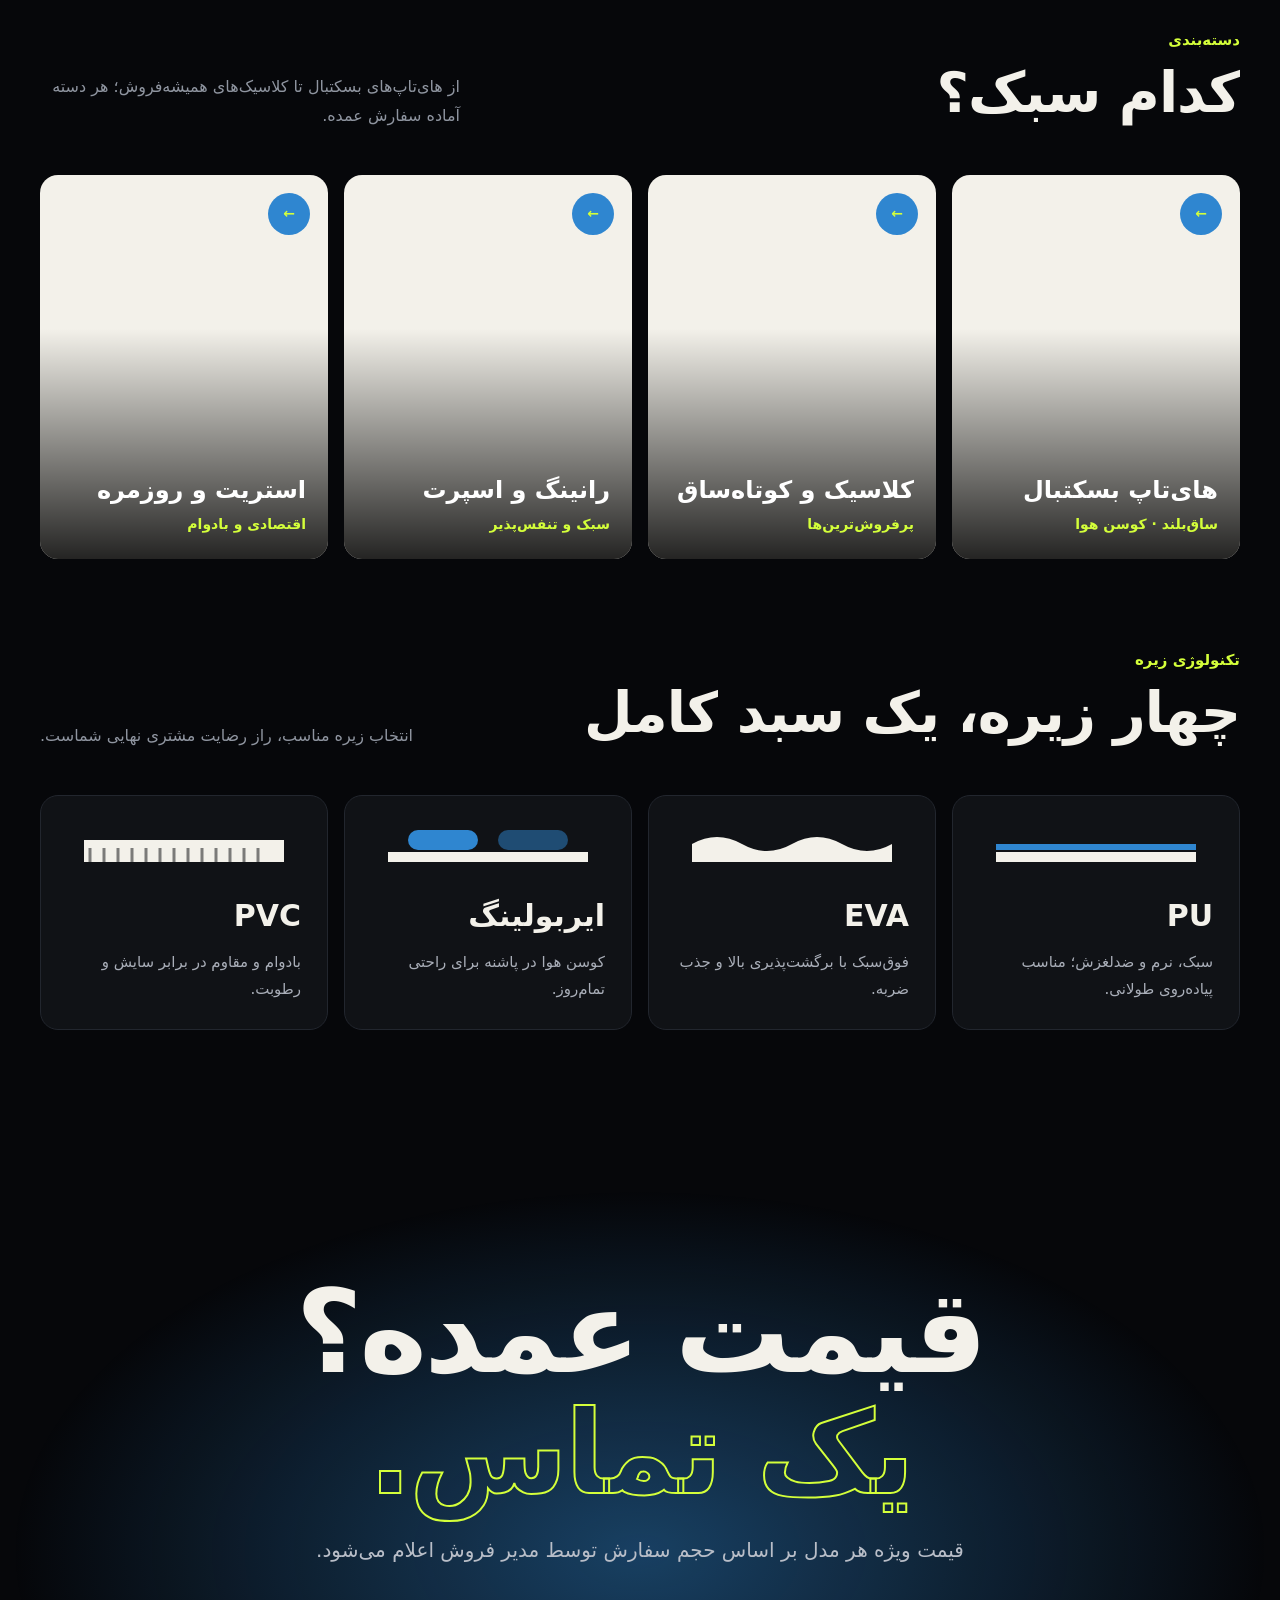
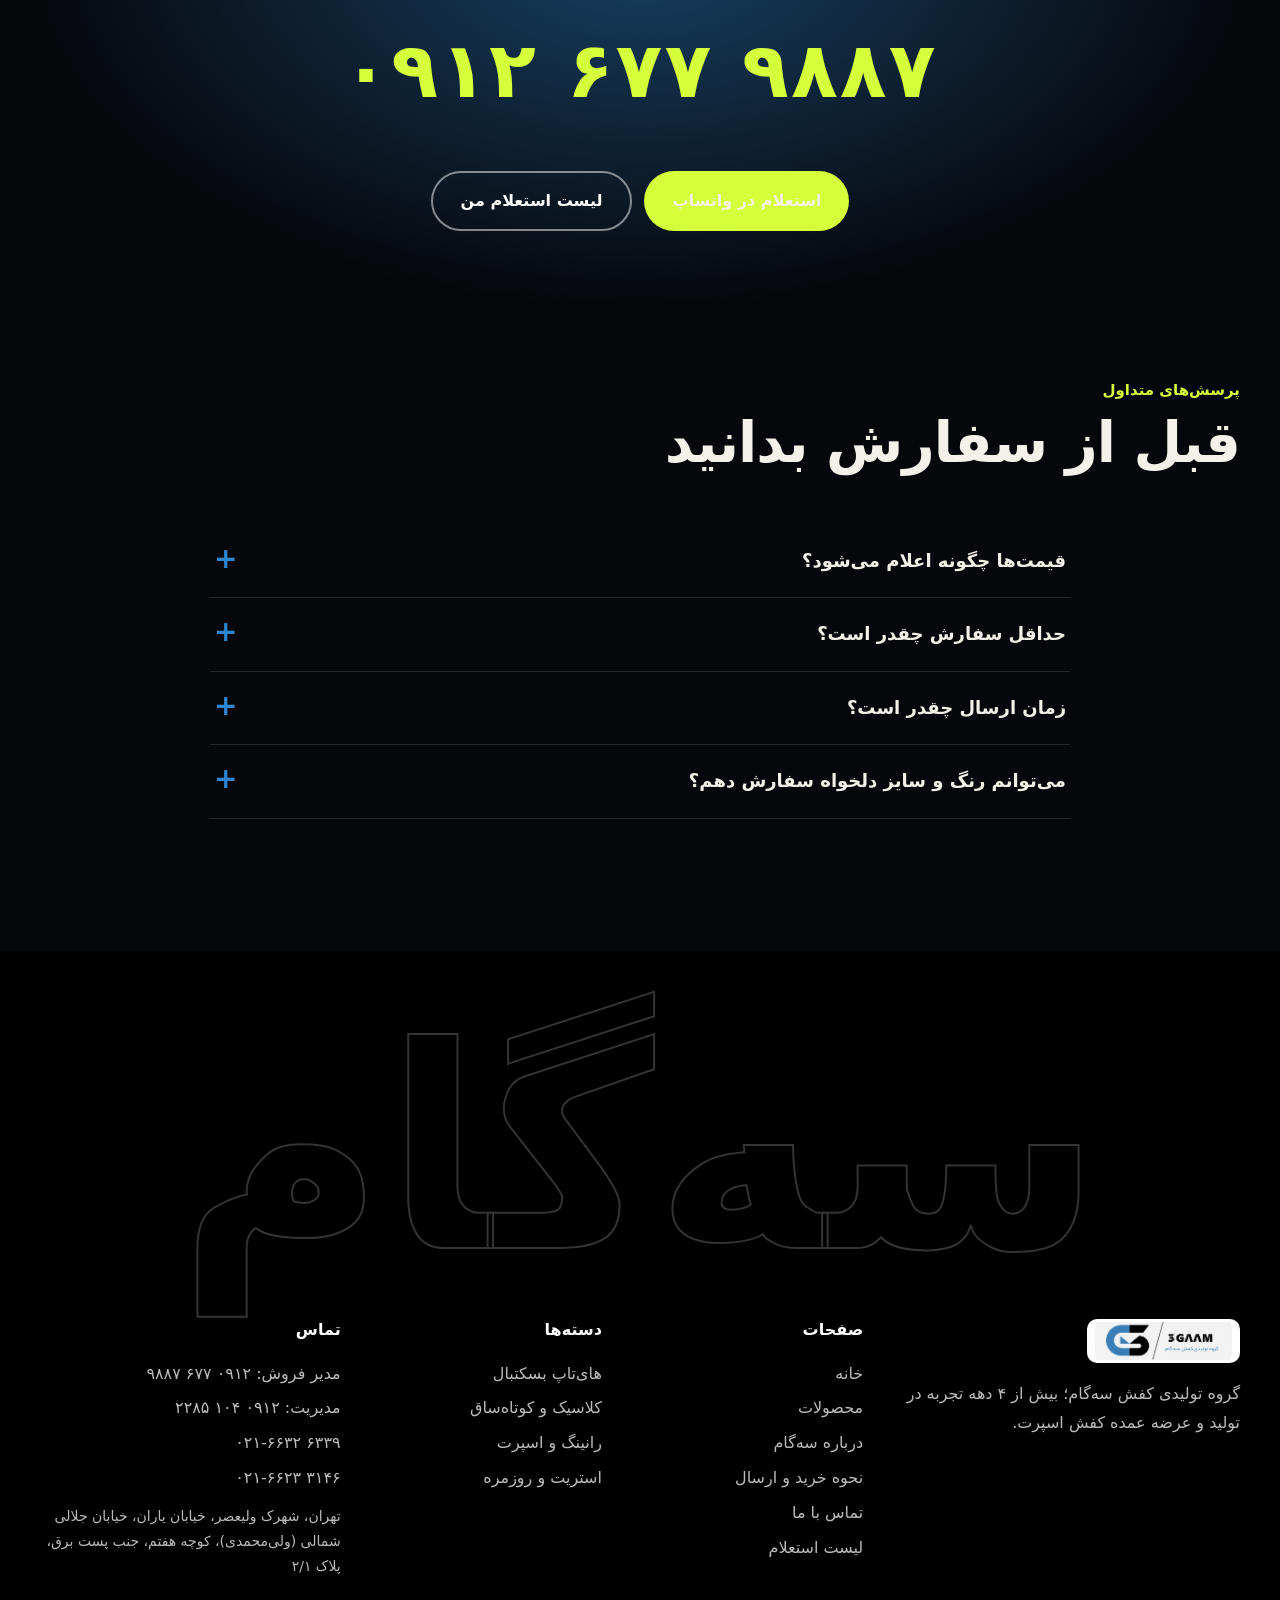
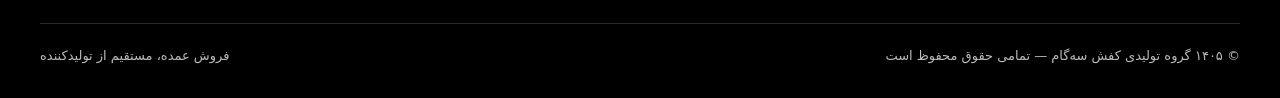
==== commit 76c0d52e: "Real WebGL 3D: procedural sneaker, scroll-driven exploded view, mouse reactivity, 3D product viewer " ====
--- a/segam/index.html
+++ b/segam/index.html
@@ -10,13 +10,13 @@
 <link rel="preload" href="fonts/Vazirmatn.woff2" as="font" type="font/woff2" crossorigin>
 <link rel="stylesheet" href="css/style.css">
 <link rel="stylesheet" href="css/cinema.css">
+<script type="importmap">{"imports":{"three":"./js/vendor/three.module.js","three/addons/":"./js/vendor/jsm/"}}</script>
 </head>
 <body data-page="home">
 <div id="site-header"></div>
 <main>
 
 <section class="hero2" id="hero">
-  <video class="hv" src="images/hero.mp4" autoplay muted loop playsinline preload="metadata" onerror="this.remove()"></video>
   <i class="hbeam"></i><i class="hbeam b2"></i><div class="h3" aria-hidden="true">۳</div>
   <div class="wrap hgrid">
     <div class="htext">
@@ -25,7 +25,7 @@
       <p class="lead">گروه تولیدی کفش سه‌گام؛ بیش از ۴ دهه تجربه. کتونی و کفش اسپرت، مستقیم از کارخانه به فروشگاه شما.</p>
       <div class="cta"><a class="btn btn-acc" href="shop.html">کاتالوگ عمده ←</a><a class="btn btn-line" href="tel:09126779887">استعلام قیمت از مدیر فروش</a></div>
     </div>
-    <div class="hshoe"><div class="ring"></div><div class="floor"></div><img id="heroShoe" src="images/hero.png" alt="کفش سه‌گام"><div class="sticker">ارسال<br>همان روز</div></div>
+    <div class="hshoe"><div class="hint">با موس بچرخانید · اسکرول کنید</div><div class="sticker">ارسال<br>همان روز</div></div>
   </div>
   <div class="cue"><span>SCROLL</span><i></i></div>
 </section>
@@ -39,18 +39,15 @@
 
 <section class="story" id="story">
   <div class="pin"><div class="big" aria-hidden="true">۱</div>
-    <div class="sdots"><i class="on"></i><i></i><i></i></div>
+    <div class="sdots"><i class="on"></i><i></i><i></i><i></i></div>
     <div class="wrap grid2">
       <div class="scenes">
-        <div class="scene on"><div class="no">۱</div><h3>طراحی و برش</h3><p>هر مدل از الگوی دقیق شروع می‌شود؛ مواد اولیه درجه‌یک انتخاب و با دقت برش می‌خورد.</p></div>
-        <div class="scene"><div class="no">۲</div><h3>دوخت و زیره</h3><p>چهار نوع زیره PU، EVA، ایربولینگ و PVC؛ از سبک و نرم تا مقاوم و ضدسایش.</p></div>
-        <div class="scene"><div class="no">۳</div><h3>ارسال همان روز</h3><p>کالاهای موجود همان روز راهی فروشگاه شما می‌شوند؛ نهایتاً ۱ هفته کاری.</p></div>
+        <div class="scene on"><div class="no">۱</div><h3>رویه با دوخت دقیق</h3><p>چرم مصنوعی درجه‌یک یا پارچه تنفس‌پذیر؛ سه خط امضای سه‌گام روی هر جفت.</p></div>
+        <div class="scene"><div class="no">۲</div><h3>زیره میانی PU و EVA</h3><p>سبک، نرم و برگشت‌پذیر؛ جذب ضربه برای پیاده‌روی طولانی.</p></div>
+        <div class="scene"><div class="no">۳</div><h3>کوسن هوا — ایربولینگ</h3><p>محفظه هوا در پاشنه؛ راحتی تمام‌روز برای مشتری فروشگاه شما.</p></div>
+        <div class="scene"><div class="no">۴</div><h3>زیره PVC ضدسایش</h3><p>آج مقاوم و ضدلغزش؛ بیشترین دوام در مصرف روزانه.</p></div>
       </div>
-      <div class="storyframes">
-        <div class="frame on"><img src="images/story-1.jpg" alt="" onerror="this.remove()"></div>
-        <div class="frame"><img src="images/story-2.jpg" alt="" onerror="this.remove()"></div>
-        <div class="frame"><img src="images/story-3.jpg" alt="" onerror="this.remove()"></div>
-      </div>
+      <div></div>
     </div>
   </div>
 </section>
@@ -109,5 +106,6 @@
 <script src="js/data.js"></script>
 <script src="js/app.js"></script>
 <script src="js/cinema.js"></script>
+<script type="module" src="js/home3d.js"></script>
 </body>
 </html>
--- a/segam/css/cinema.css
+++ b/segam/css/cinema.css
@@ -175,3 +175,27 @@
 .story .pin>.wrap{width:100%}.story .scenes{min-width:0}
 .marquee{background:#000}
 .marquee .track{color:#fff}
+
+/* ---------- WebGL layer ---------- */
+#gl{position:fixed;inset:0;width:100%;height:100%;z-index:1;pointer-events:none}
+header.site{position:sticky;top:0;z-index:50}
+main,footer.site{position:relative;z-index:2}
+.hero2 .hv{display:none}
+body.has-gl .hero2::before{background:radial-gradient(ellipse 50% 55% at 24% 55%,rgba(47,134,208,.30),transparent 70%),radial-gradient(ellipse 40% 40% at 85% 8%,rgba(212,255,58,.09),transparent 70%)}
+body.has-gl .hero2::after{background:linear-gradient(to top,var(--bone),transparent 14%)}
+.story .pin{background:none}
+.story .big{inset-inline-end:auto;inset-inline-start:-2%}
+.hshoe .hint{position:absolute;bottom:6%;inset-inline-start:50%;translate:50% 0;color:#8f95a0;font-size:14px;letter-spacing:.08em;white-space:nowrap}
+.hshoe .sticker{inset-inline-start:auto;inset-inline-end:2%}
+.hshoe{height:min(70vh,640px)}
+.v3d{aspect-ratio:1;border-radius:24px;border:2px solid #2b2f38;background:radial-gradient(circle at 50% 38%,#16406a,#07090d 72%);position:relative;overflow:hidden;cursor:grab}
+.v3d.drag{cursor:grabbing}.v3d canvas{width:100%;height:100%;display:block}
+.v3d .tools{position:absolute;inset-inline:16px;bottom:14px;display:flex;justify-content:space-between;align-items:center;gap:10px;pointer-events:none}
+.v3d .tools span{font-size:13px;color:#8f95a0}
+.v3d .tools button{pointer-events:auto;background:#0d1014cc;border:1px solid #3a3f4a;color:#fff;padding:8px 16px;border-radius:99px;font-weight:700;font-size:14px;backdrop-filter:blur(6px)}
+.v3d .tools button.on,.v3d .tools button:hover{background:var(--lime);color:#000;border-color:var(--lime)}
+.gal .th button{color:#fff}
+.hshoe .sticker{animation:none;transform:rotate(-12deg);top:8%}
+
+.gal .th button{background:#14171c}.gal .th button:first-child{display:grid;place-items:center}
+@media(max-width:900px){.hshoe .sticker{display:none}.hshoe .hint{bottom:0}}
